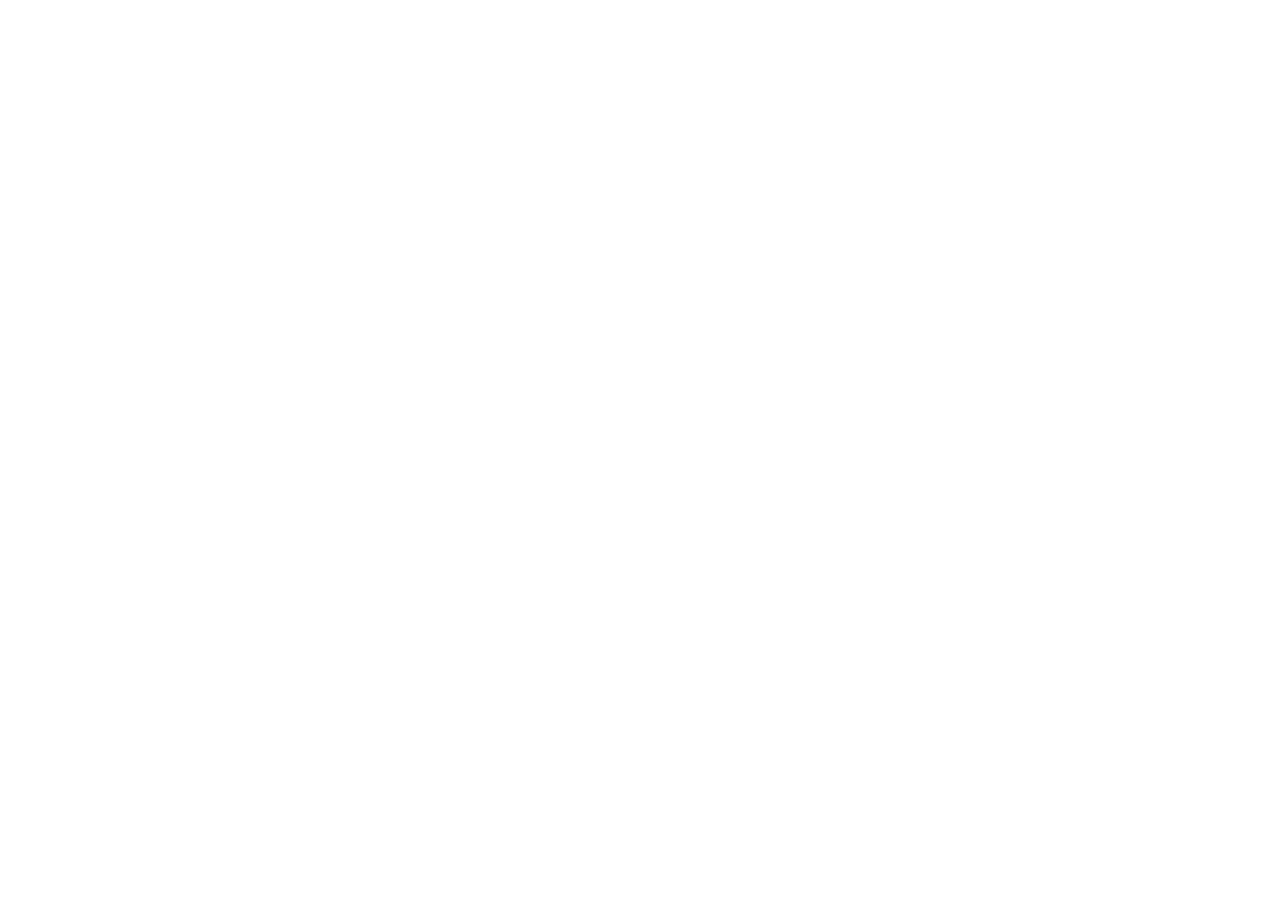
==== Web1/index.html @ 346252a8 "Web1 Initial files added." ====
<!DOCTYPE html>
<html lang="en">
<head>
    <meta charset="UTF-8">
    <meta name="viewport" content="width=device-width, initial-scale=1.0">
    <title>Document</title>
</head>
<body>
    
</body>
</html>
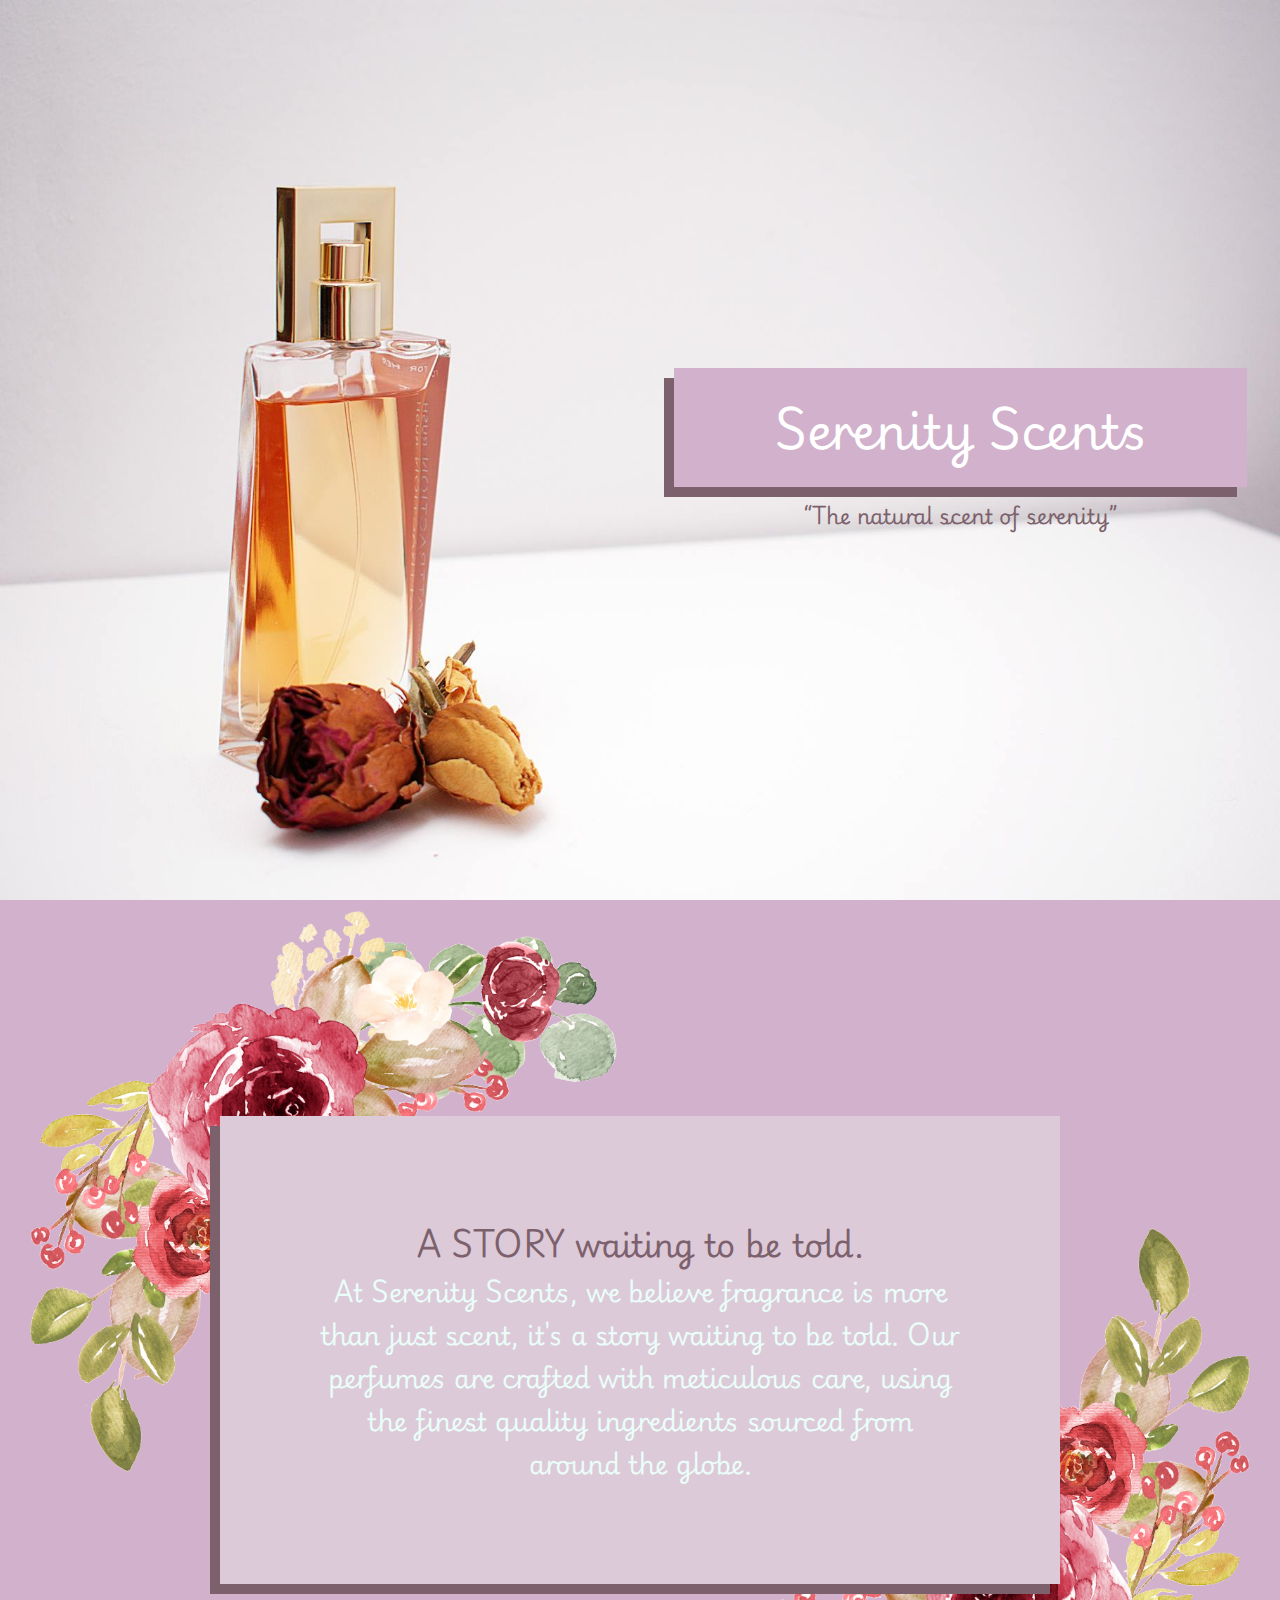
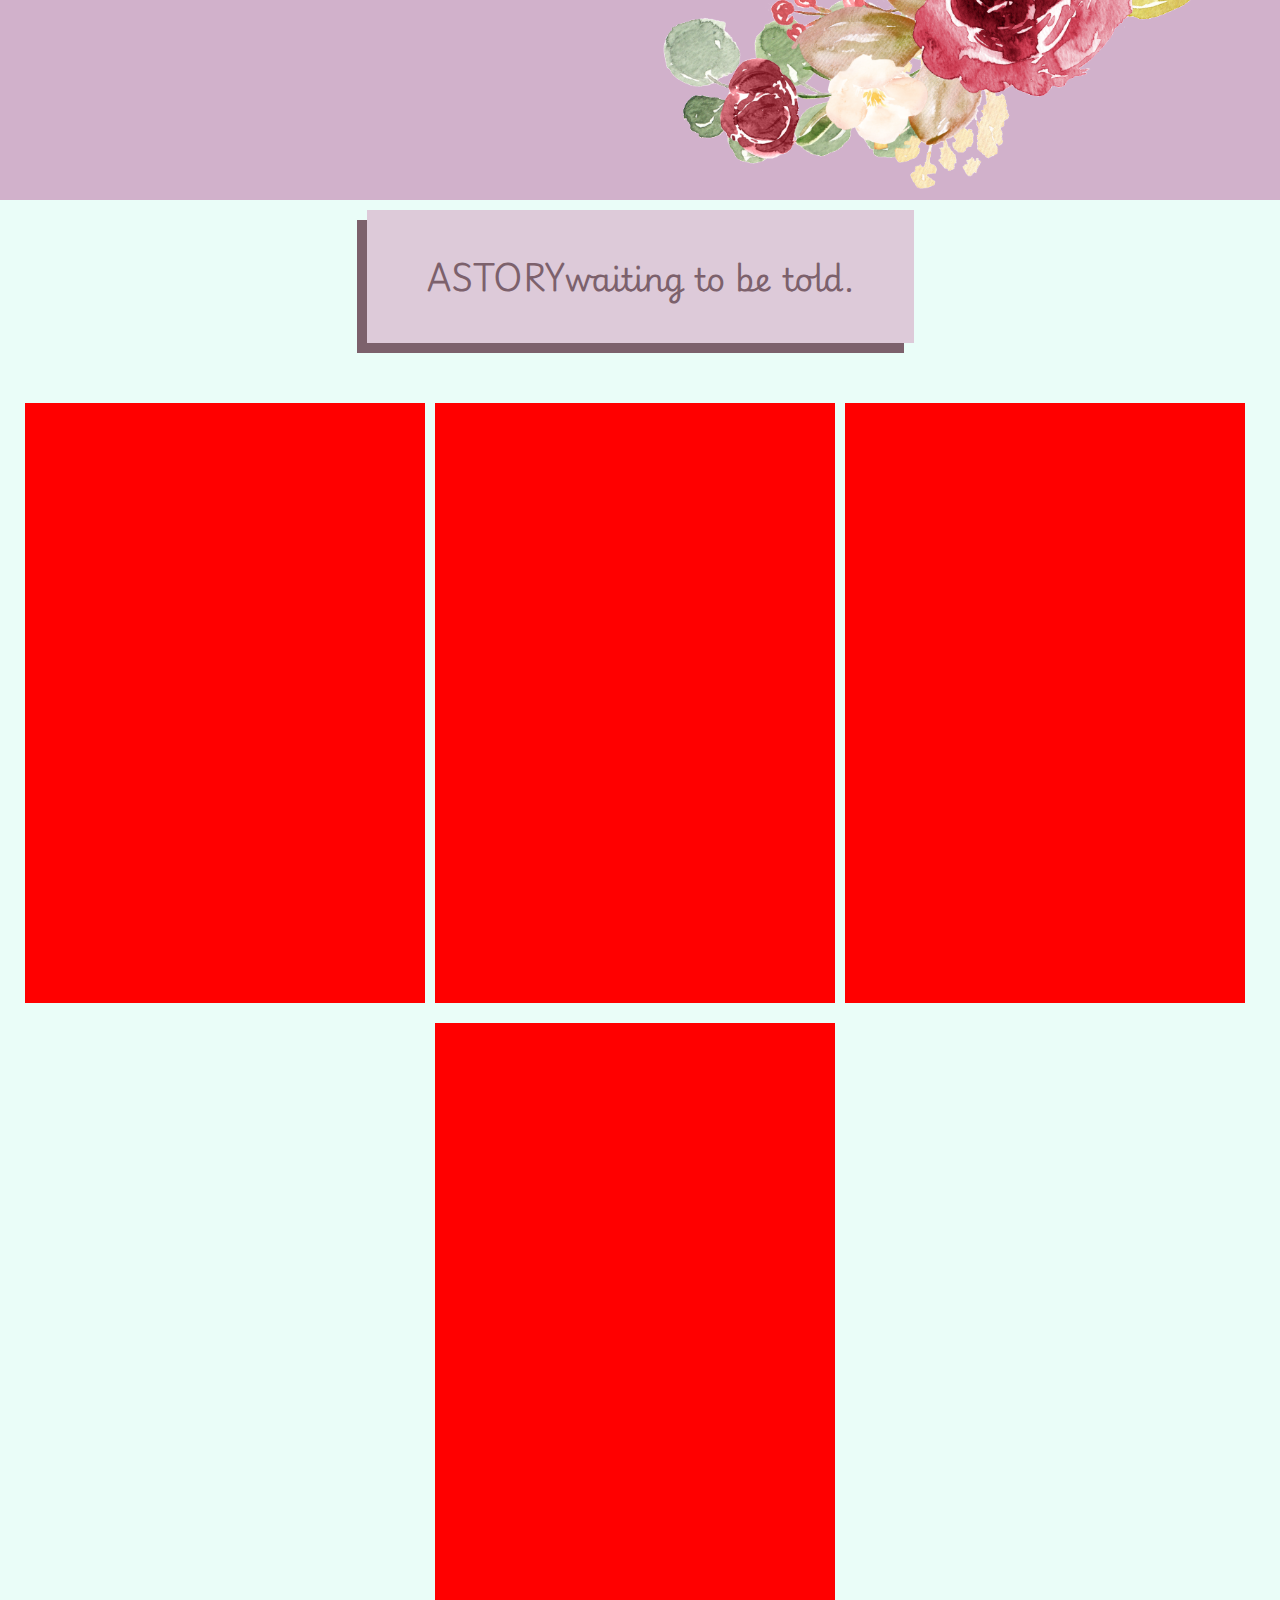
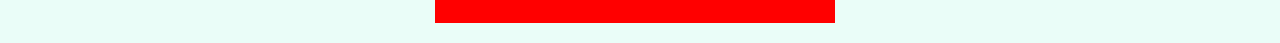
==== commit 69a67235: "Finished bottle section of index." ====
--- a/Web1/index.html
+++ b/Web1/index.html
@@ -4,8 +4,77 @@
     <meta charset="UTF-8">
     <meta name="viewport" content="width=device-width, initial-scale=1.0">
     <title>Document</title>
+    <link rel="stylesheet" href="./css/index.css">
+    <link rel="stylesheet" href="./css/root.css">
 </head>
 <body>
-    
+  <div class="section">
+    <div class="main">
+        <div class="about-background">
+        
+        </div>
+        <div class="main-content">
+            <div class="main-content-left">
+                
+            </div>
+            <div class="main-content-right">
+                <div class="main-title-content">
+                    Serenity Scents
+
+                </div>
+                <div class="main-subtitle">
+                    “The natural scent of serenity”
+
+                </div>
+            </div>
+        </div>
+    </div>
+</div>
+
+<div class="section" style="background-color: #D1B1CB;   overflow: hidden;">
+    <div class="main-story">
+        <div class="main-story-img1">
+            
+        </div>
+        <div class="main-story-img2">
+
+        </div>
+        <div class="main-story-content">
+            <div class="main-story-text-header">
+                A <b>STORY</b> waiting to be told.
+            </div>
+            <div class="main-story-text-content">
+                At Serenity Scents, we believe fragrance is more than just scent, it's a story waiting to be told. Our perfumes are crafted with meticulous care, using the finest quality ingredients sourced from around the globe.
+
+            </div>
+        </div>
+    </div>
+</div>
+
+<div class="auto-half-section" style="background-color: #EAFDF8;   overflow: hidden;">
+    <div class="main-bottle">
+        <div class="main-bottle-content">
+            A <b>STORY</b> waiting to be told.
+        </div>
+        <div class="main-bottle-selection">
+            <div class="bottle-card">
+                <div class="bottle-inner-card">
+Adventure
+                </div>
+            </div>
+            <div class="bottle-card">
+
+            </div>
+            <div class="bottle-card">
+
+            </div>
+            <div class="bottle-card">
+
+            </div>
+        </div>
+    </div>
+</div>
+
+
 </body>
 </html>--- a/Web1/css/index.css
+++ b/Web1/css/index.css
@@ -0,0 +1,189 @@
+.main {
+  width: 100%;
+  position: relative;
+  height: 100%;
+}
+
+.about-background {
+  position: absolute;
+  left: 0;
+  top: 0;
+  background-image: url("../resources/images/main.jpg");
+  background-position: center center;
+  background-size: cover;
+  background-repeat: no-repeat;
+  z-index: -1;
+  width: 100%;
+  height: 100%;
+}
+.main-content {
+  width: 100%;
+  height: 100%;
+  display: flex;
+  justify-content: center;
+  align-items: center;
+}
+.main-content-left {
+  flex: 1;
+}
+.main-content-right {
+  flex: 1;
+  display: flex;
+  justify-content: center;
+  align-items: center;
+  flex-direction: column;
+}
+.main-title-content {
+  font-size: 3em;
+  padding: 20px 100px;
+  background-color: #d1b1cb;
+  color: white;
+  position: relative;
+}
+.main-title-content::after {
+  content: "";
+  width: 100%;
+  height: 100%;
+  z-index: -1;
+  background-color: #7c616c;
+  position: absolute;
+  left: -10px;
+  top: 10px;
+}
+.main-subtitle {
+  color: #7c616c;
+  font-size: 1.3em;
+  margin-top: 10px;
+}
+
+.main-story {
+  width: 100%;
+  height: 100%;
+  display: flex;
+  overflow: hidden;
+  justify-content: center;
+  align-items: center;
+}
+
+.main-story-content {
+  padding: 100px 100px;
+  background-color: #DDCAD9;
+  color: white;
+  max-width: 70ch;
+  position: relative;
+}
+.main-story-content::after {
+  content: "";
+  width: 100%;
+  height: 100%;
+  z-index: -1;
+  background-color: #7c616c;
+  position: absolute;
+  left: -10px;
+  top: 10px;
+}
+.main-story-text-header{
+    color : #7C616C;
+    font-size: 2em;
+    text-align: center;
+}
+.main-story-text-content{
+    color: #EAFDF8;
+    text-align: center;
+    font-size: 1.6em;
+}
+.main-story-img1{
+    position: absolute;
+    left: 0;
+    top: 0;
+    background-image: url("../resources/images/mainflower.png");
+    background-position: center center;
+    background-size: cover;
+    background-repeat: no-repeat;
+    z-index: -1;
+    width: 600px;
+    height: 600px;
+    scale: 1.2;
+}
+.main-story-img2{
+    position: absolute;
+    right: 0;
+    bottom: 0;
+    background-image: url("../resources/images/mainflower.png");
+    background-position: center center;
+    background-size: cover;
+    background-repeat: no-repeat;
+    z-index: -1;
+    width: 600px;
+    height: 600px;
+    transform: rotate(180deg);
+    scale: 1.2;
+}
+
+
+
+
+.main-bottle{
+    width: 100%;
+    display: flex;
+    flex-direction: column;
+    align-items: center;
+    padding: 10px;
+}
+
+.main-bottle-content{
+    font-size: 2em;
+    display: flex;
+    padding: 40px 60px;
+    width: fit-content;
+    background-color: #DDCAD9;
+    color: white;
+    max-width: 70ch;
+    position: relative;
+    color: #7C616C;
+  }
+  .main-bottle-content::after {
+    content: "";
+    width: 100%;
+    height: 100%;
+    z-index: -1;
+    background-color: #7c616c;
+    position: absolute;
+    left: -10px;
+    top: 10px;
+  }
+
+.main-bottle-selection{
+    margin-top: 50px;
+    width: 100%;
+    display: flex;
+    justify-content: center;
+    align-content: center;
+    flex-wrap: wrap;
+    align-items: baseline;
+}
+.bottle-card{
+    width: 400px;
+    height: 600px;
+    margin: 10px 10px 10px 0;
+    position: relative;
+    background-color: red;
+}
+.bottle-inner-card{
+    width: 100%;
+    height: 100%;
+    opacity: 0;
+    background-color: rgba(100, 100, 100, 0.466);
+    display: flex;
+    justify-content: center;
+    position: absolute;
+    align-items: center;
+    transition: all 0.3s ease-in;
+    font-size: 2em;
+    text-transform: uppercase;
+    font-weight: 800;
+    color: white;
+}
+.bottle-card:hover .bottle-inner-card{
+    opacity: 1;
+}--- a/Web1/css/root.css
+++ b/Web1/css/root.css
@@ -0,0 +1,54 @@
+@import url('https://fonts.googleapis.com/css2?family=Playwrite+IT+Moderna:wght@100..400&display=swap');
+:root{
+    /*
+    EAFDF8
+    E5E9EC
+    DDCAD9
+    D1B1CB
+    7C616C
+    */
+}
+ *{
+    margin: 0;
+    padding: 0;
+    box-sizing: border-box;
+    font-family: "Playwrite IT Moderna", cursive;
+    font-optical-sizing: auto;
+    font-weight: normal;
+    font-style: normal;
+ }
+html,body{
+    height: 100%;
+  
+}
+.section{
+    width: 100%;
+    height: 100%;
+    position: relative;
+    z-index: 0;
+}
+.half-section{
+    width: 100%;
+    height: 50%;
+    position: relative;
+    z-index: 0;
+}
+.auto-section{
+    min-height: 100%;
+    width: 100%;
+    position: relative;
+    display: flex;
+    z-index: 0;
+}
+.auto-half-section{
+    min-height: 50%;
+    width: 100%;
+    position: relative;
+    z-index: 0;
+    display: flex;
+}
+
+b{
+    font-weight: 800;
+}
+
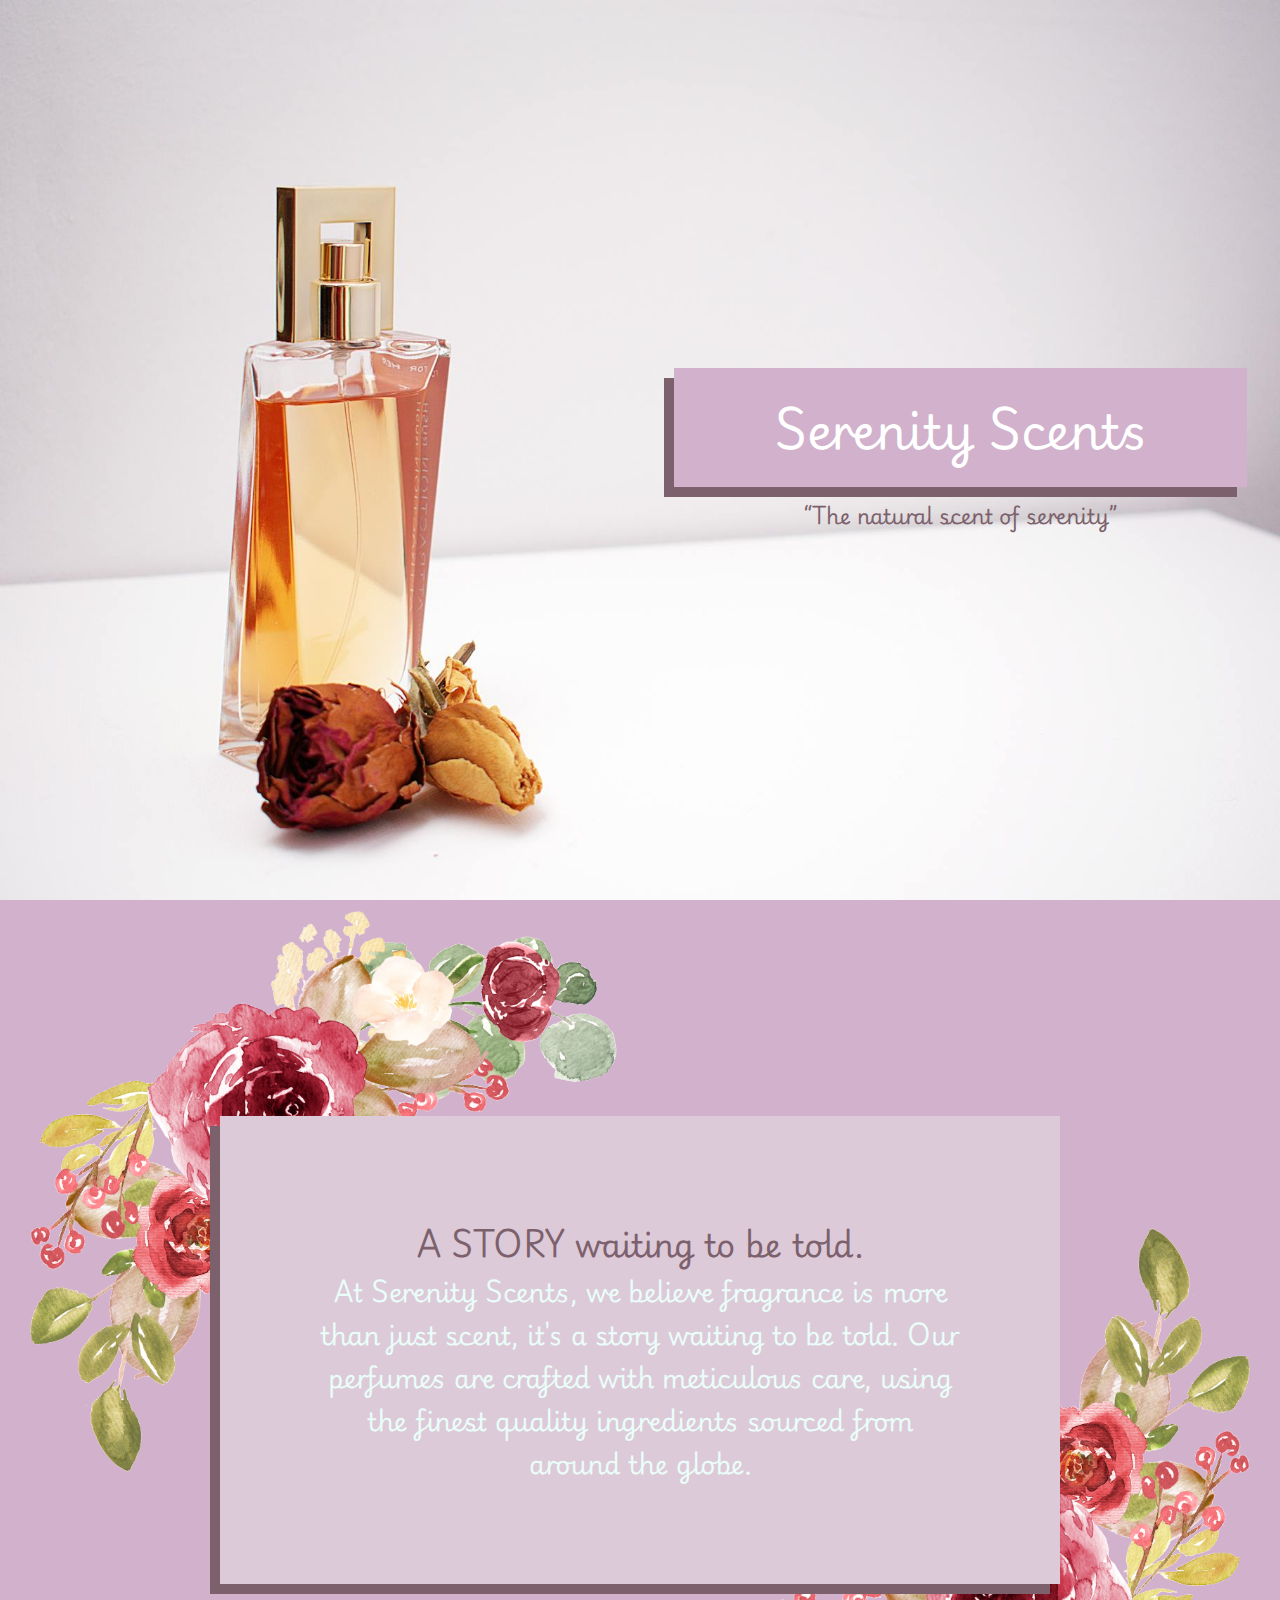
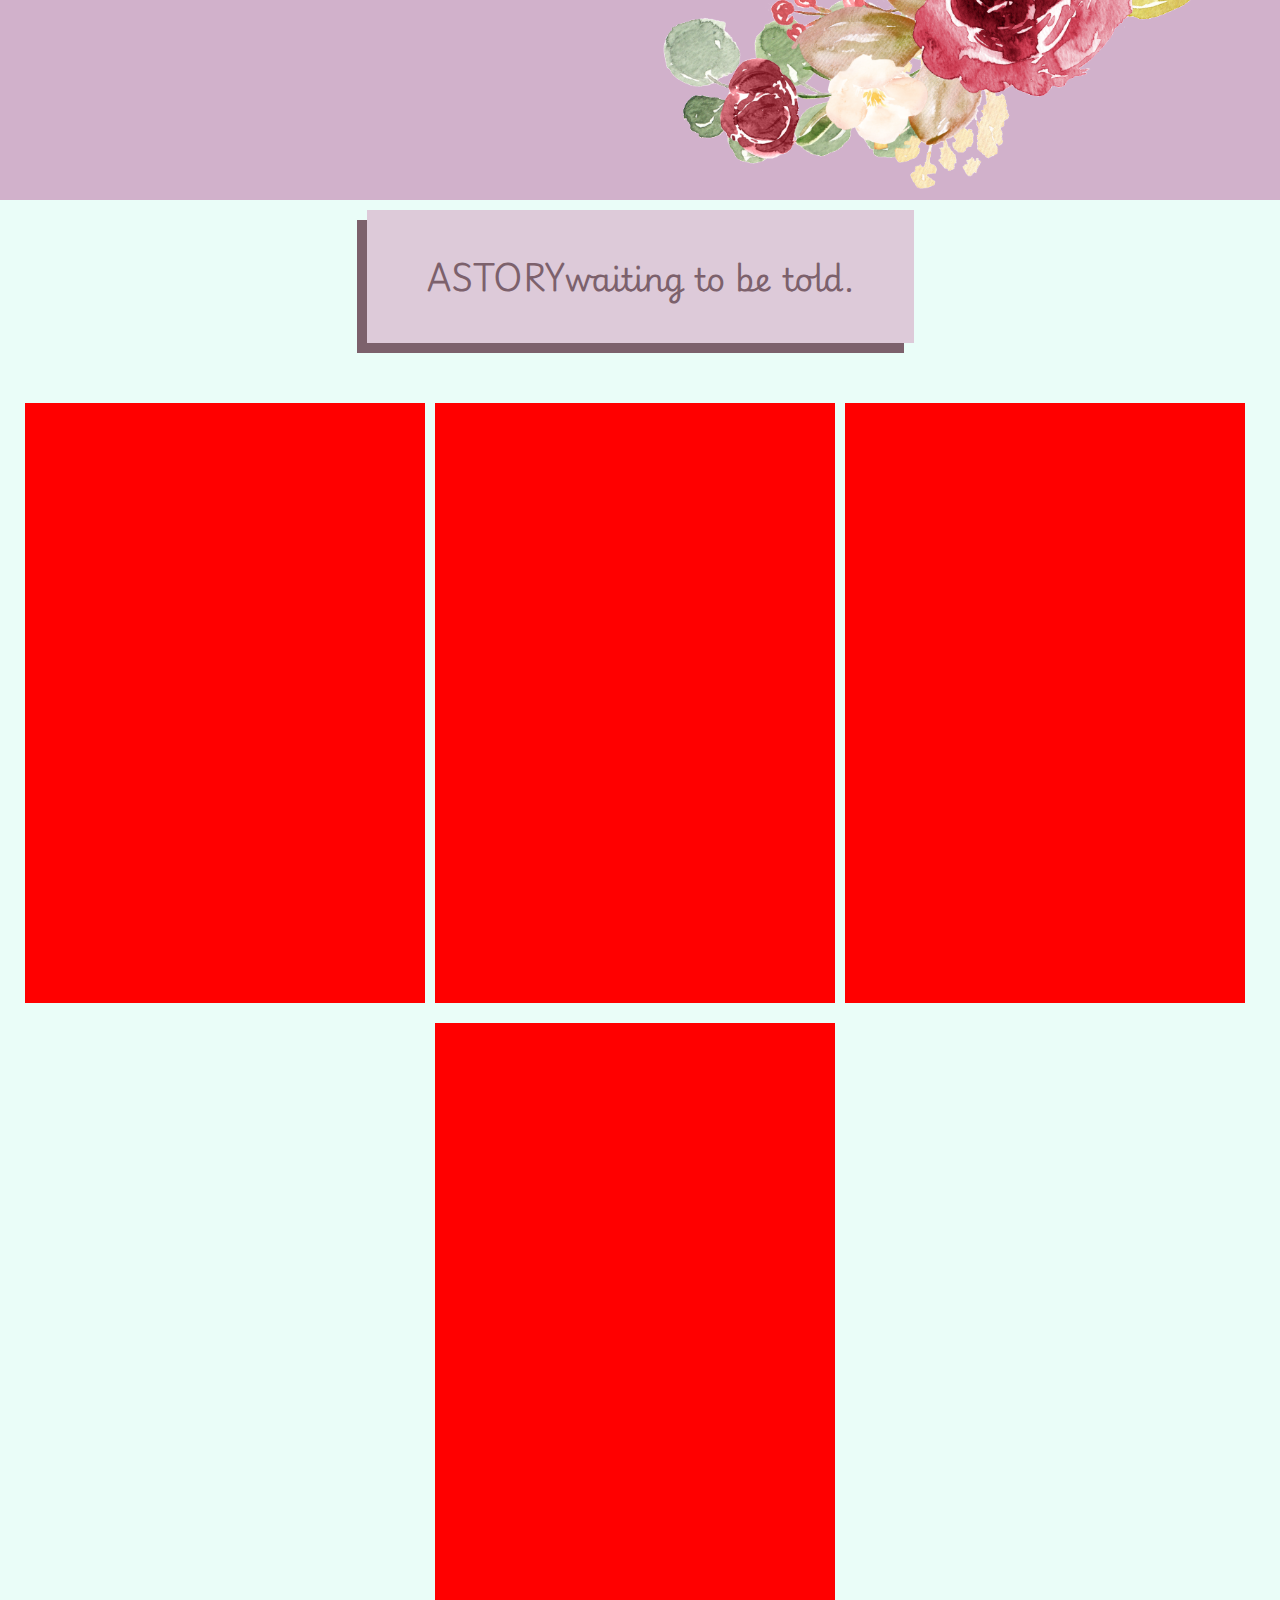
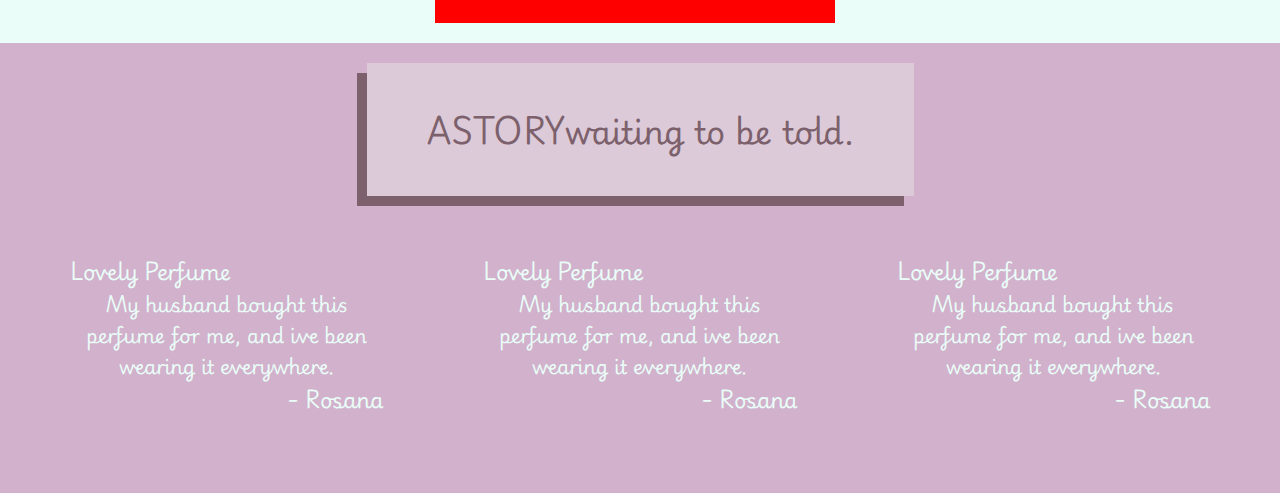
==== commit f38c7c0c: "Added reviews." ====
--- a/Web1/index.html
+++ b/Web1/index.html
@@ -74,6 +74,63 @@
         </div>
     </div>
 </div>
+<div class="half-section" style="background-color: #D1B1CB;   overflow: hidden;">
+    <div class="main-reviews">
+        <div class="main-reviews-content">
+            A <b>STORY</b> waiting to be told.
+        </div>
+        <div class="main-reviews-messages">
+
+            <!-- Iedea for the messages for the responsive 
+             
+                there will be 5 images, 2 of them hidden (left and right) x 0 0 0 x
+                and when we go down responsive wise all we do is hide two more, x x 0 x x, smart yeah i know.
+            
+            -->
+            <div class="message">
+                <div class="message-title">
+                    Lovely Perfume
+                </div>
+                <div class="message-content">
+
+                    My husband bought this perfume for me, and ive been wearing it everywhere.
+                </div>
+                <div class="message-from">
+                    - Rosana
+                </div>
+            </div>
+
+            <div class="message">
+                <div class="message-title">
+                    Lovely Perfume
+                </div>
+                <div class="message-content">
+
+                    My husband bought this perfume for me, and ive been wearing it everywhere.
+                </div>
+                <div class="message-from">
+                    - Rosana
+                </div>
+            </div>
+
+            <div class="message">
+                <div class="message-title">
+                    Lovely Perfume
+                </div>
+                <div class="message-content">
+
+                    My husband bought this perfume for me, and ive been wearing it everywhere.
+                </div>
+                <div class="message-from">
+                    - Rosana
+                </div>
+            </div>
+
+
+
+        </div>
+    </div>
+</div>
 
 
 </body>
--- a/Web1/css/index.css
+++ b/Web1/css/index.css
@@ -186,4 +186,61 @@
 }
 .bottle-card:hover .bottle-inner-card{
     opacity: 1;
-}+}
+
+.main-reviews{
+    width: 100%;
+    display: flex;
+    flex-direction: column;
+    align-items: center;
+    padding: 20px;
+    height: 100%;
+}
+.main-reviews-content{
+    font-size: 2em;
+    display: flex;
+    padding: 40px 60px;
+    width: fit-content;
+    background-color: #DDCAD9;
+    color: white;
+    max-width: 70ch;
+    position: relative;
+    color: #7C616C;
+  }
+  .main-reviews-content::after {
+    content: "";
+    width: 100%;
+    height: 100%;
+    z-index: -1;
+    background-color: #7c616c;
+    position: absolute;
+    left: -10px;
+    top: 10px;
+  }
+
+  .main-reviews-messages{
+    width: 100%;
+    flex:1;
+    display: flex;
+    justify-content: center;
+    align-items: center;
+  }
+  .message{
+    width: 400px;
+    margin: 0 50px;
+    font-size: 1.2em;
+    color: #EAFDF8;
+  }
+  .message-title{
+    text-align: start;
+    font-weight: 800;
+    font-size: 1.1em;
+  }
+  .message-from{
+    text-align: end;
+    font-weight: 800;
+    font-size: 1.1em;
+  }
+  .message-content{
+    text-align: center;
+  }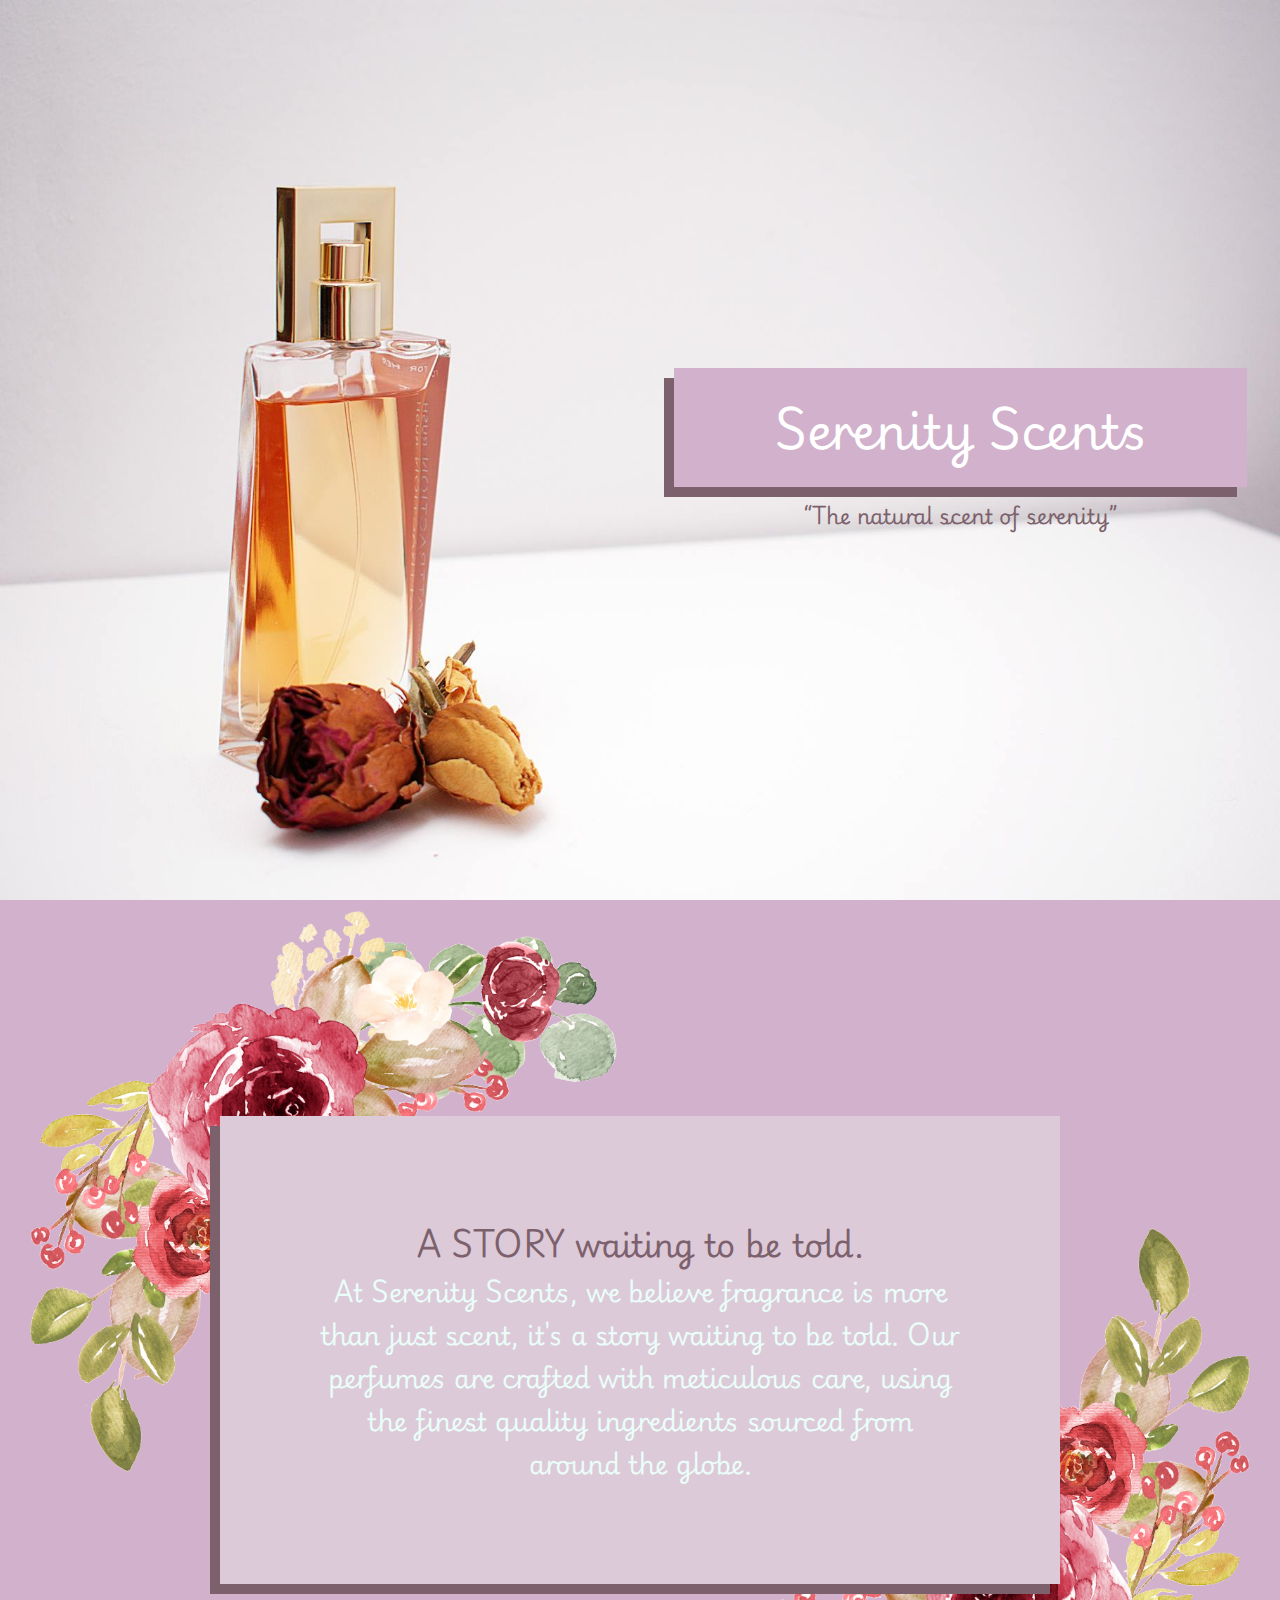
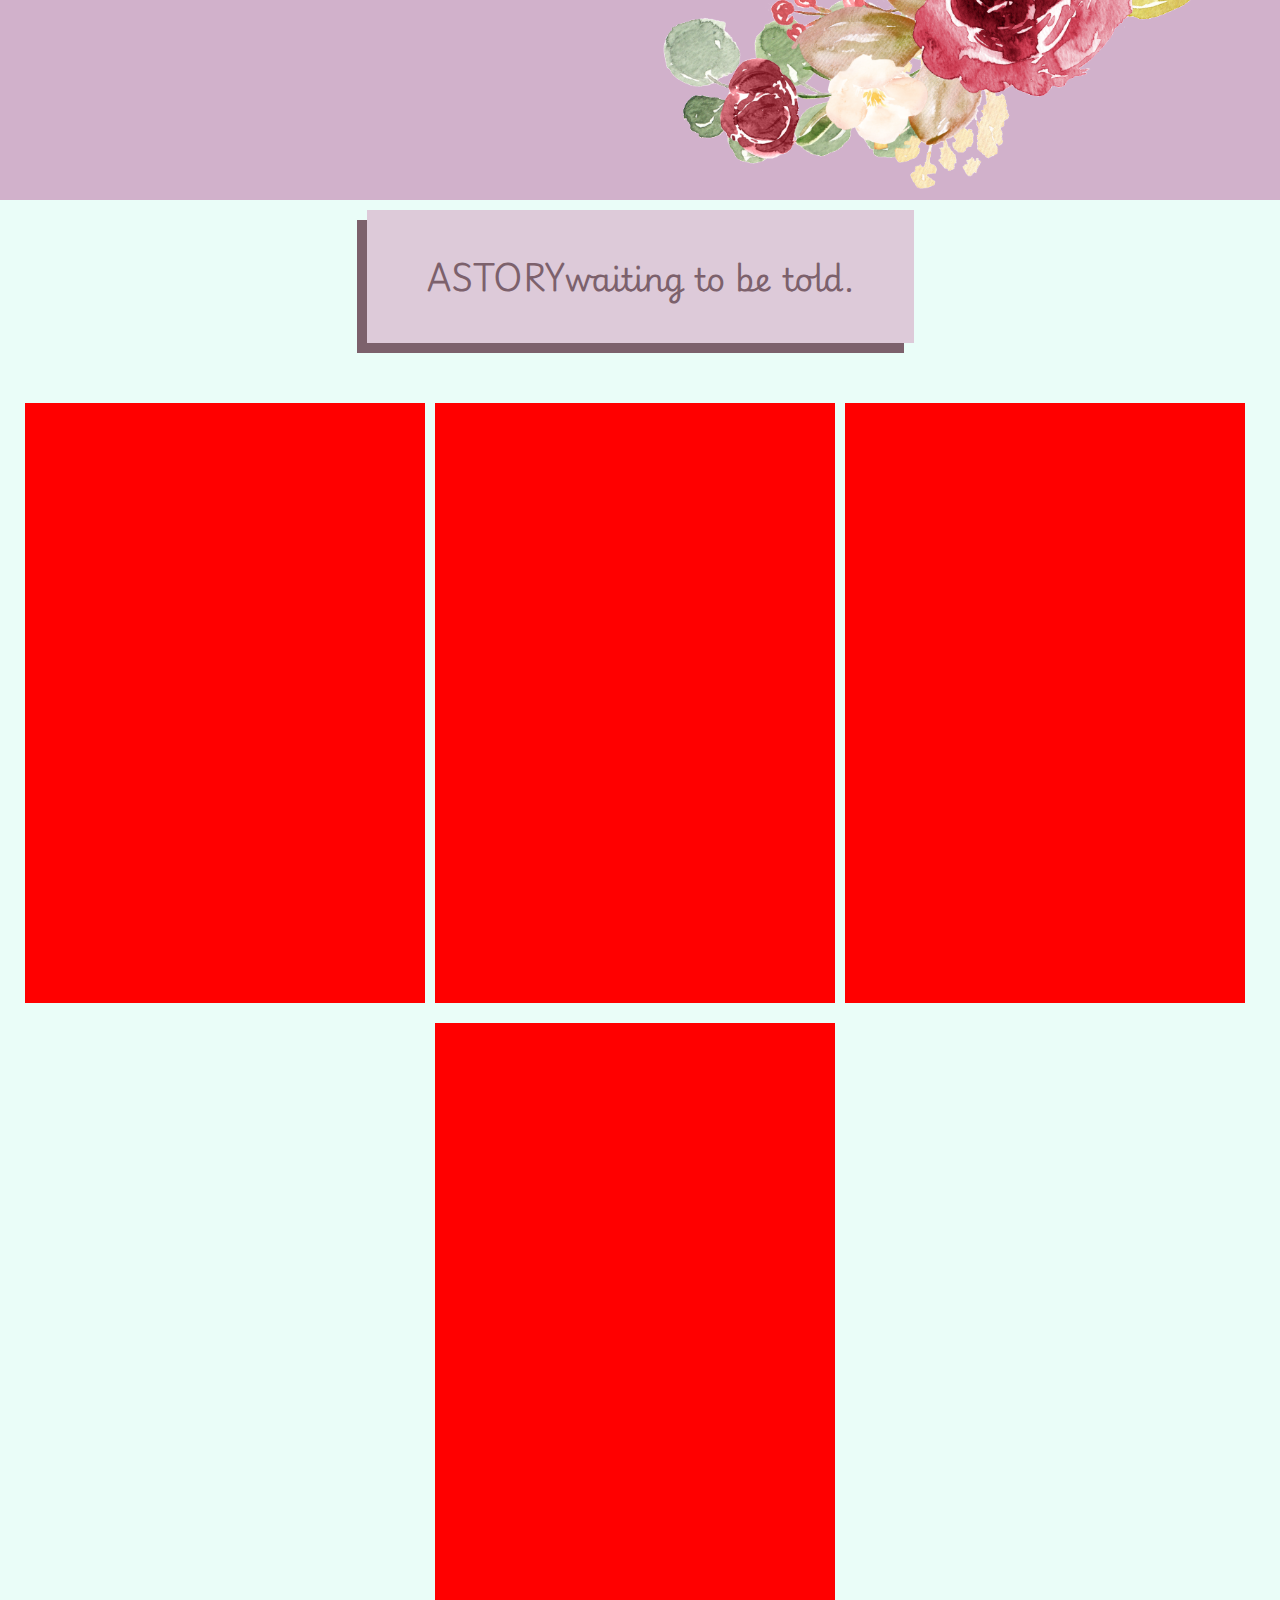
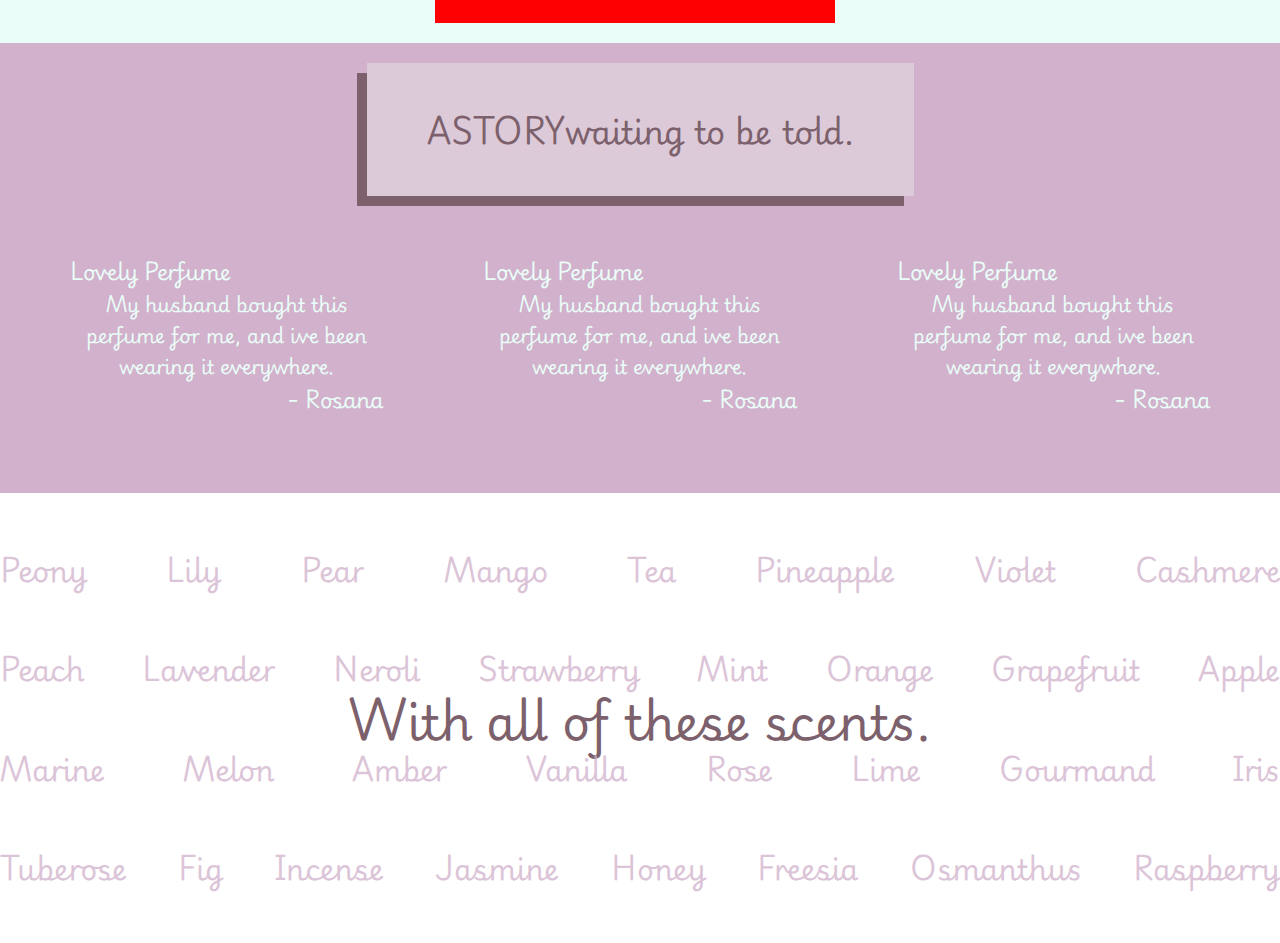
==== commit b9f134b3: "Finished scents part." ====
--- a/Web1/index.html
+++ b/Web1/index.html
@@ -1,5 +1,6 @@
 <!DOCTYPE html>
 <html lang="en">
+
 <head>
     <meta charset="UTF-8">
     <meta name="viewport" content="width=device-width, initial-scale=1.0">
@@ -7,131 +8,182 @@
     <link rel="stylesheet" href="./css/index.css">
     <link rel="stylesheet" href="./css/root.css">
 </head>
+
 <body>
-  <div class="section">
-    <div class="main">
-        <div class="about-background">
-        
-        </div>
-        <div class="main-content">
-            <div class="main-content-left">
-                
+    <div class="section">
+        <div class="main">
+            <div class="about-background">
+
             </div>
-            <div class="main-content-right">
-                <div class="main-title-content">
-                    Serenity Scents
+            <div class="main-content">
+                <div class="main-content-left">
 
                 </div>
-                <div class="main-subtitle">
-                    “The natural scent of serenity”
+                <div class="main-content-right">
+                    <div class="main-title-content">
+                        Serenity Scents
+
+                    </div>
+                    <div class="main-subtitle">
+                        “The natural scent of serenity”
+
+                    </div>
+                </div>
+            </div>
+        </div>
+    </div>
+
+    <div class="section" style="background-color: #D1B1CB;   overflow: hidden;">
+        <div class="main-story">
+            <div class="main-story-img1">
+
+            </div>
+            <div class="main-story-img2">
+
+            </div>
+            <div class="main-story-content">
+                <div class="main-story-text-header">
+                    A <b>STORY</b> waiting to be told.
+                </div>
+                <div class="main-story-text-content">
+                    At Serenity Scents, we believe fragrance is more than just scent, it's a story waiting to be told.
+                    Our perfumes are crafted with meticulous care, using the finest quality ingredients sourced from
+                    around the globe.
 
                 </div>
             </div>
         </div>
     </div>
-</div>
 
-<div class="section" style="background-color: #D1B1CB;   overflow: hidden;">
-    <div class="main-story">
-        <div class="main-story-img1">
-            
-        </div>
-        <div class="main-story-img2">
-
-        </div>
-        <div class="main-story-content">
-            <div class="main-story-text-header">
+    <div class="auto-half-section" style="background-color: #EAFDF8;   overflow: hidden;">
+        <div class="main-bottle">
+            <div class="main-bottle-content">
                 A <b>STORY</b> waiting to be told.
             </div>
-            <div class="main-story-text-content">
-                At Serenity Scents, we believe fragrance is more than just scent, it's a story waiting to be told. Our perfumes are crafted with meticulous care, using the finest quality ingredients sourced from around the globe.
+            <div class="main-bottle-selection">
+                <div class="bottle-card">
+                    <div class="bottle-inner-card">
+                        Adventure
+                    </div>
+                </div>
+                <div class="bottle-card">
 
+                </div>
+                <div class="bottle-card">
+
+                </div>
+                <div class="bottle-card">
+
+                </div>
             </div>
         </div>
     </div>
-</div>
+    <div class="half-section" style="background-color: #D1B1CB;   overflow: hidden;">
+        <div class="main-reviews">
+            <div class="main-reviews-content">
+                A <b>STORY</b> waiting to be told.
+            </div>
+            <div class="main-reviews-messages">
 
-<div class="auto-half-section" style="background-color: #EAFDF8;   overflow: hidden;">
-    <div class="main-bottle">
-        <div class="main-bottle-content">
-            A <b>STORY</b> waiting to be told.
-        </div>
-        <div class="main-bottle-selection">
-            <div class="bottle-card">
-                <div class="bottle-inner-card">
-Adventure
-                </div>
-            </div>
-            <div class="bottle-card">
-
-            </div>
-            <div class="bottle-card">
-
-            </div>
-            <div class="bottle-card">
-
-            </div>
-        </div>
-    </div>
-</div>
-<div class="half-section" style="background-color: #D1B1CB;   overflow: hidden;">
-    <div class="main-reviews">
-        <div class="main-reviews-content">
-            A <b>STORY</b> waiting to be told.
-        </div>
-        <div class="main-reviews-messages">
-
-            <!-- Iedea for the messages for the responsive 
+                <!-- Iedea for the messages for the responsive 
              
                 there will be 5 images, 2 of them hidden (left and right) x 0 0 0 x
                 and when we go down responsive wise all we do is hide two more, x x 0 x x, smart yeah i know.
             
             -->
-            <div class="message">
-                <div class="message-title">
-                    Lovely Perfume
+                <div class="message">
+                    <div class="message-title">
+                        Lovely Perfume
+                    </div>
+                    <div class="message-content">
+
+                        My husband bought this perfume for me, and ive been wearing it everywhere.
+                    </div>
+                    <div class="message-from">
+                        - Rosana
+                    </div>
                 </div>
-                <div class="message-content">
 
-                    My husband bought this perfume for me, and ive been wearing it everywhere.
+                <div class="message">
+                    <div class="message-title">
+                        Lovely Perfume
+                    </div>
+                    <div class="message-content">
+
+                        My husband bought this perfume for me, and ive been wearing it everywhere.
+                    </div>
+                    <div class="message-from">
+                        - Rosana
+                    </div>
                 </div>
-                <div class="message-from">
-                    - Rosana
+
+                <div class="message">
+                    <div class="message-title">
+                        Lovely Perfume
+                    </div>
+                    <div class="message-content">
+
+                        My husband bought this perfume for me, and ive been wearing it everywhere.
+                    </div>
+                    <div class="message-from">
+                        - Rosana
+                    </div>
                 </div>
             </div>
+        </div>
+    </div>
 
-            <div class="message">
-                <div class="message-title">
-                    Lovely Perfume
+    <div class="half-section">
+        <div class="scents">
+            <div class="scents-background">
+                <div class="row">
+                    <div class="scents-words">Peony</div>
+                    <div class="scents-words">Lily</div>
+                    <div class="scents-words">Pear</div>
+                    <div class="scents-words">Mango</div>
+                    <div class="scents-words">Tea</div>
+                    <div class="scents-words">Pineapple</div>
+                    <div class="scents-words">Violet</div>
+                    <div class="scents-words">Cashmere</div>
                 </div>
-                <div class="message-content">
-
-                    My husband bought this perfume for me, and ive been wearing it everywhere.
+                <div class="row">
+                    <div class="scents-words">Peach</div>
+                    <div class="scents-words">Lavender</div>
+                    <div class="scents-words">Neroli</div>
+                    <div class="scents-words">Strawberry</div>
+                    <div class="scents-words">Mint</div>
+                    <div class="scents-words">Orange</div>
+                    <div class="scents-words">Grapefruit</div>
+                    <div class="scents-words">Apple</div>
                 </div>
-                <div class="message-from">
-                    - Rosana
+                <div class="row">
+                    <div class="scents-words">Marine</div>
+                    <div class="scents-words">Melon</div>
+                    <div class="scents-words">Amber</div>
+                    <div class="scents-words">Vanilla</div>
+                    <div class="scents-words">Rose</div>
+                    <div class="scents-words">Lime</div>
+                    <div class="scents-words">Gourmand</div>
+                    <div class="scents-words">Iris</div>
+                </div>
+                <div class="row">
+                    <div class="scents-words">Tuberose</div>
+                    <div class="scents-words">Fig</div>
+                    <div class="scents-words">Incense</div>
+                    <div class="scents-words">Jasmine</div>
+                    <div class="scents-words">Honey</div>
+                    <div class="scents-words">Freesia</div>
+                    <div class="scents-words">Osmanthus</div>
+                    <div class="scents-words">Raspberry</div>
                 </div>
             </div>
-
-            <div class="message">
-                <div class="message-title">
-                    Lovely Perfume
-                </div>
-                <div class="message-content">
-
-                    My husband bought this perfume for me, and ive been wearing it everywhere.
-                </div>
-                <div class="message-from">
-                    - Rosana
-                </div>
+            <div class="scents-title">
+                With all of these <b>scents.</b>
             </div>
-
-
-
         </div>
     </div>
-</div>
 
 
 </body>
+
 </html>--- a/Web1/css/index.css
+++ b/Web1/css/index.css
@@ -243,4 +243,38 @@
   }
   .message-content{
     text-align: center;
-  }+  }
+  .scents{
+    display: flex;
+    justify-content: center;
+    align-items: center;
+    width: 100%;
+    height: 100%;
+
+  }
+  .scents-title{
+    font-size: 3em;
+    color: #7C616C;
+  }
+  .scents-background{
+    position: absolute;
+    top: 0;
+    width: 100%;
+    height: 100%;
+    left: 0;
+    display: flex;
+    flex-direction: column;
+    justify-content: space-evenly;
+    align-items: center;
+  }
+  .row{
+    width: 100%;
+    opacity: 0.75;
+    color: #d1b1cb;
+    display: flex;
+    font-size: 1.8em;
+    justify-content: space-between;
+  }
+.scents-words{
+    
+}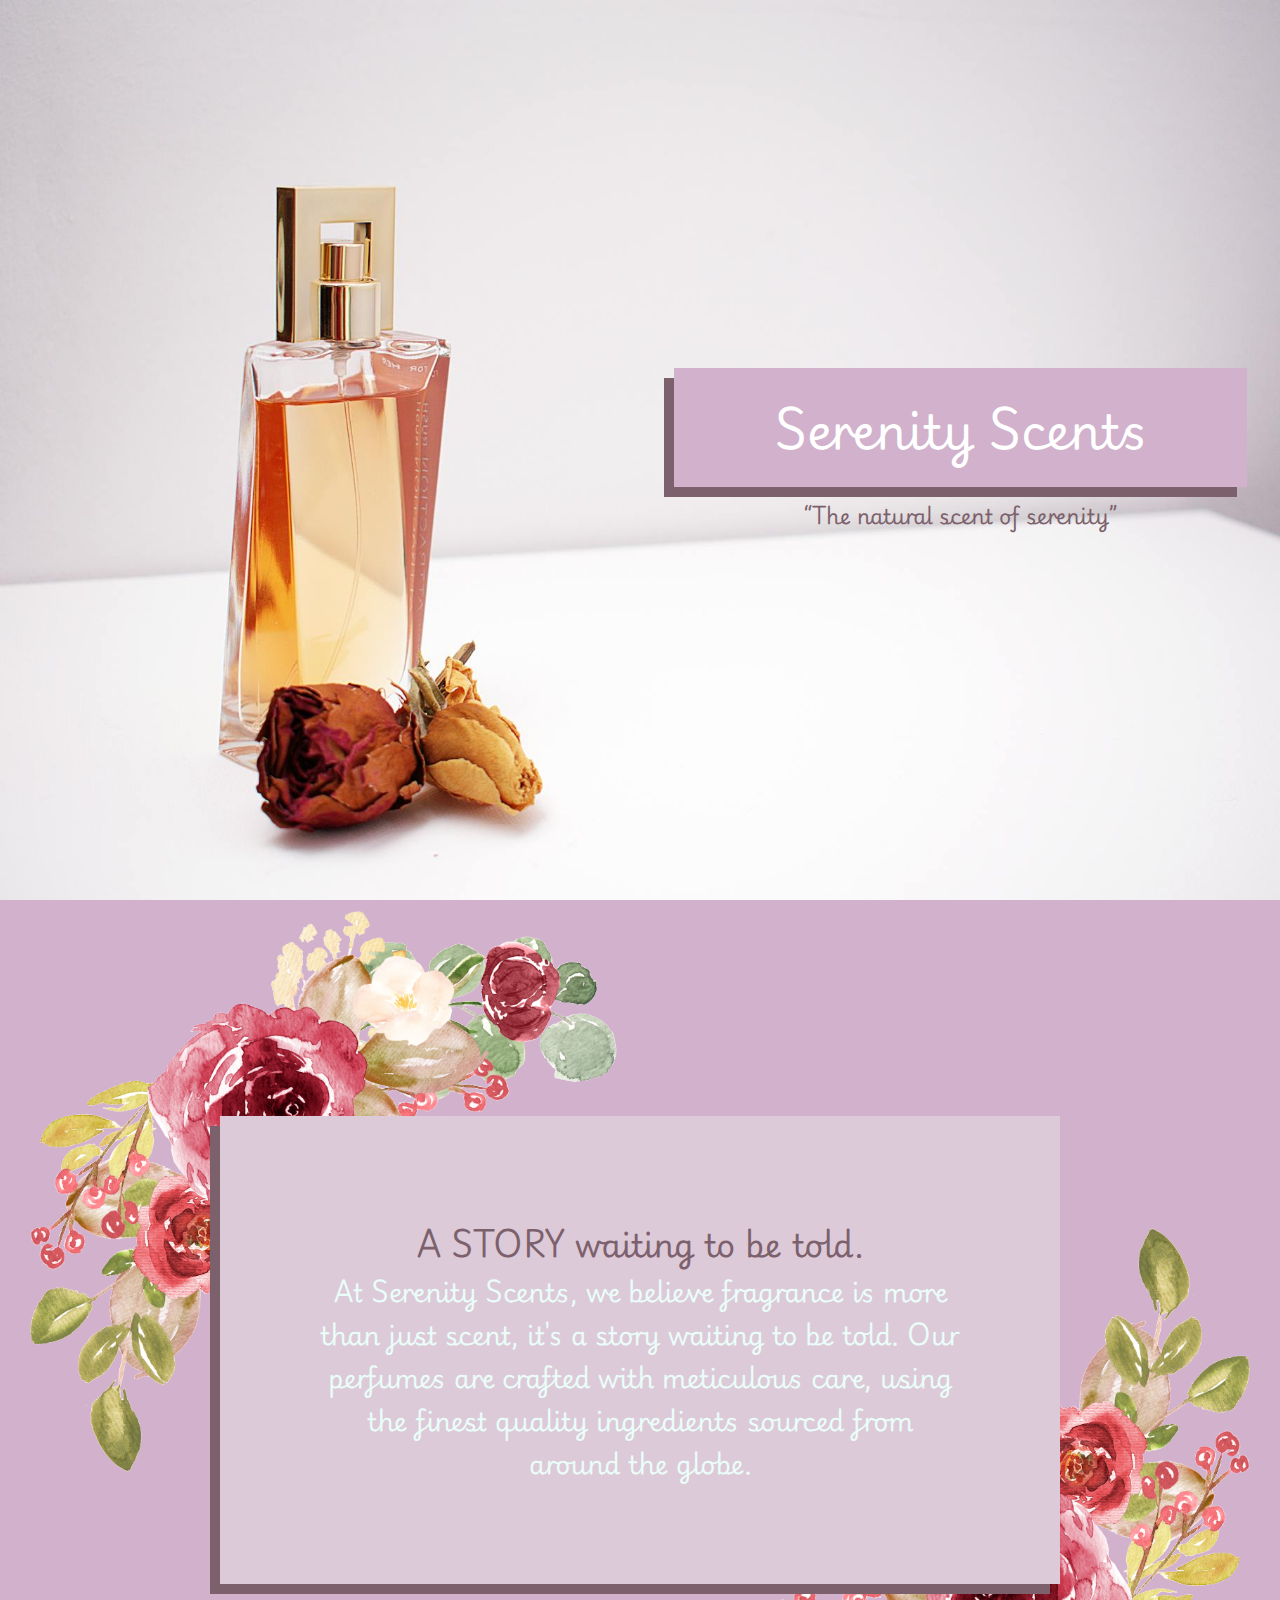
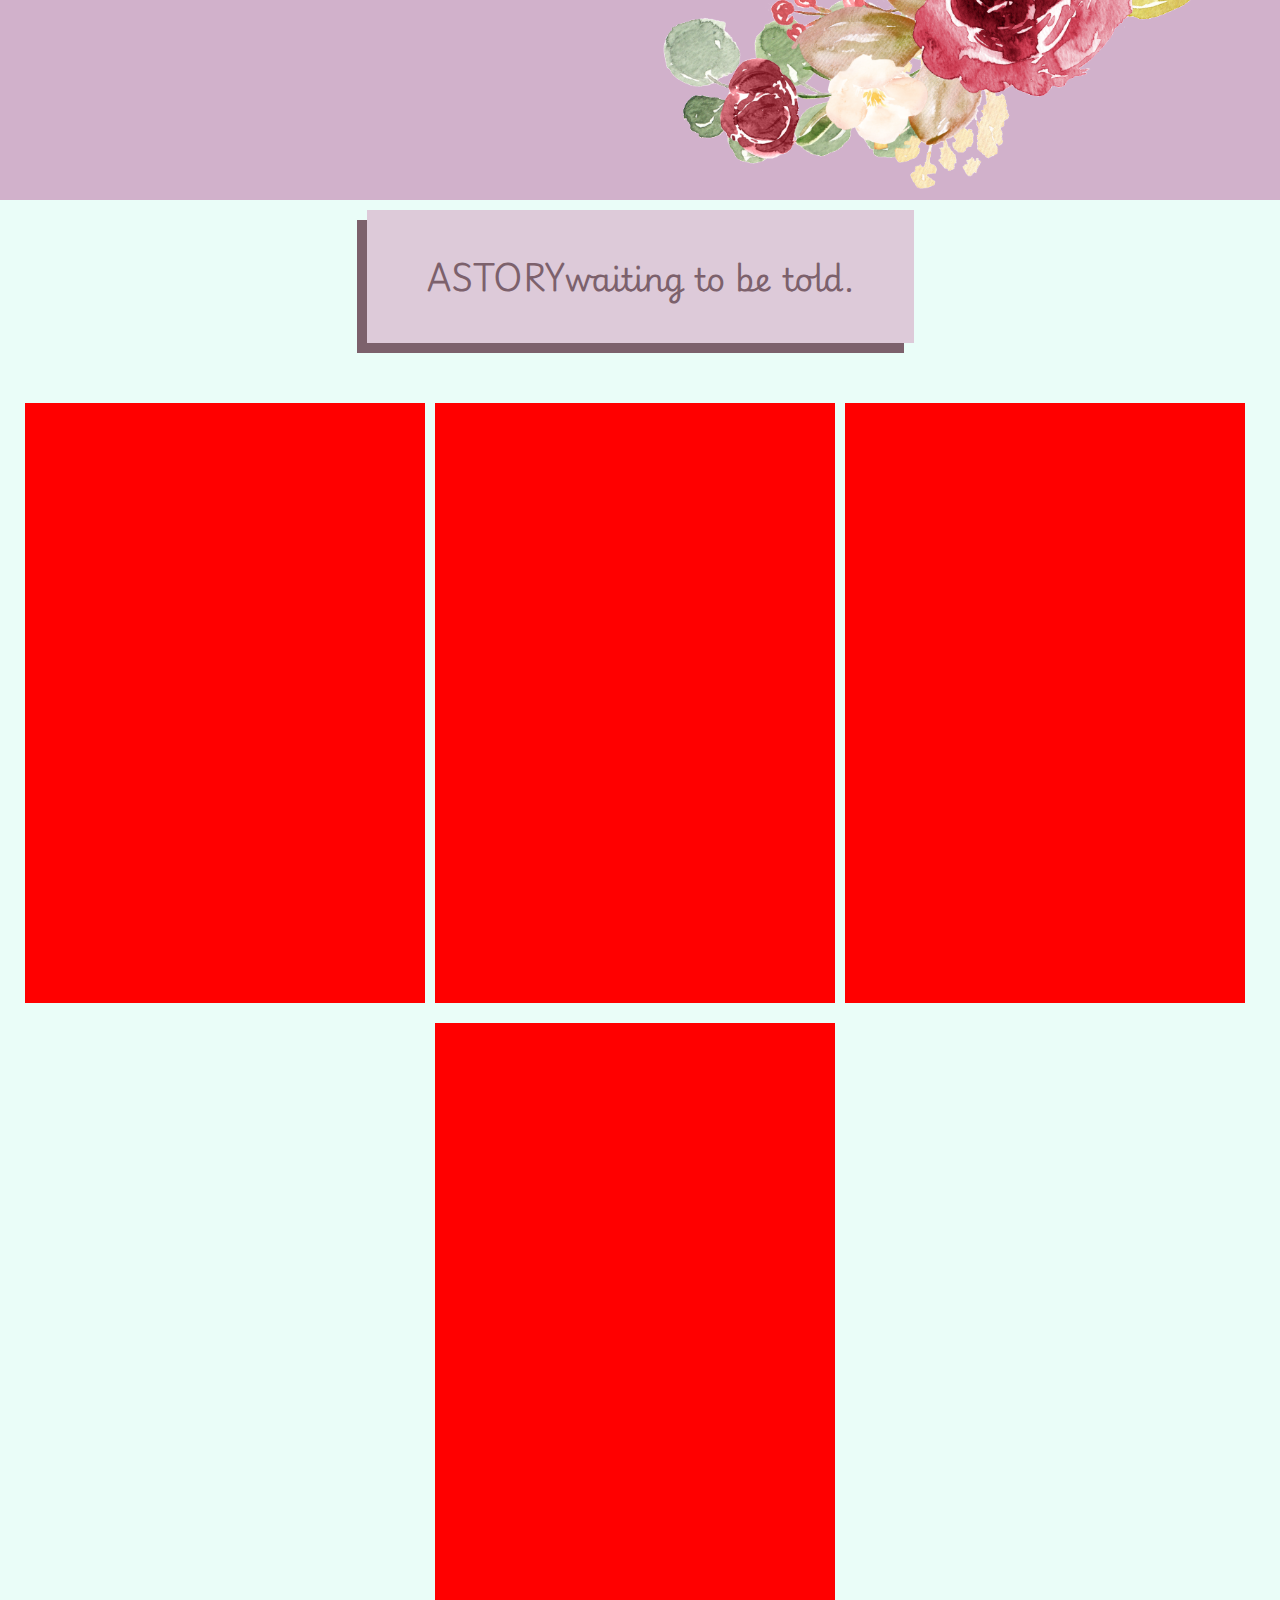
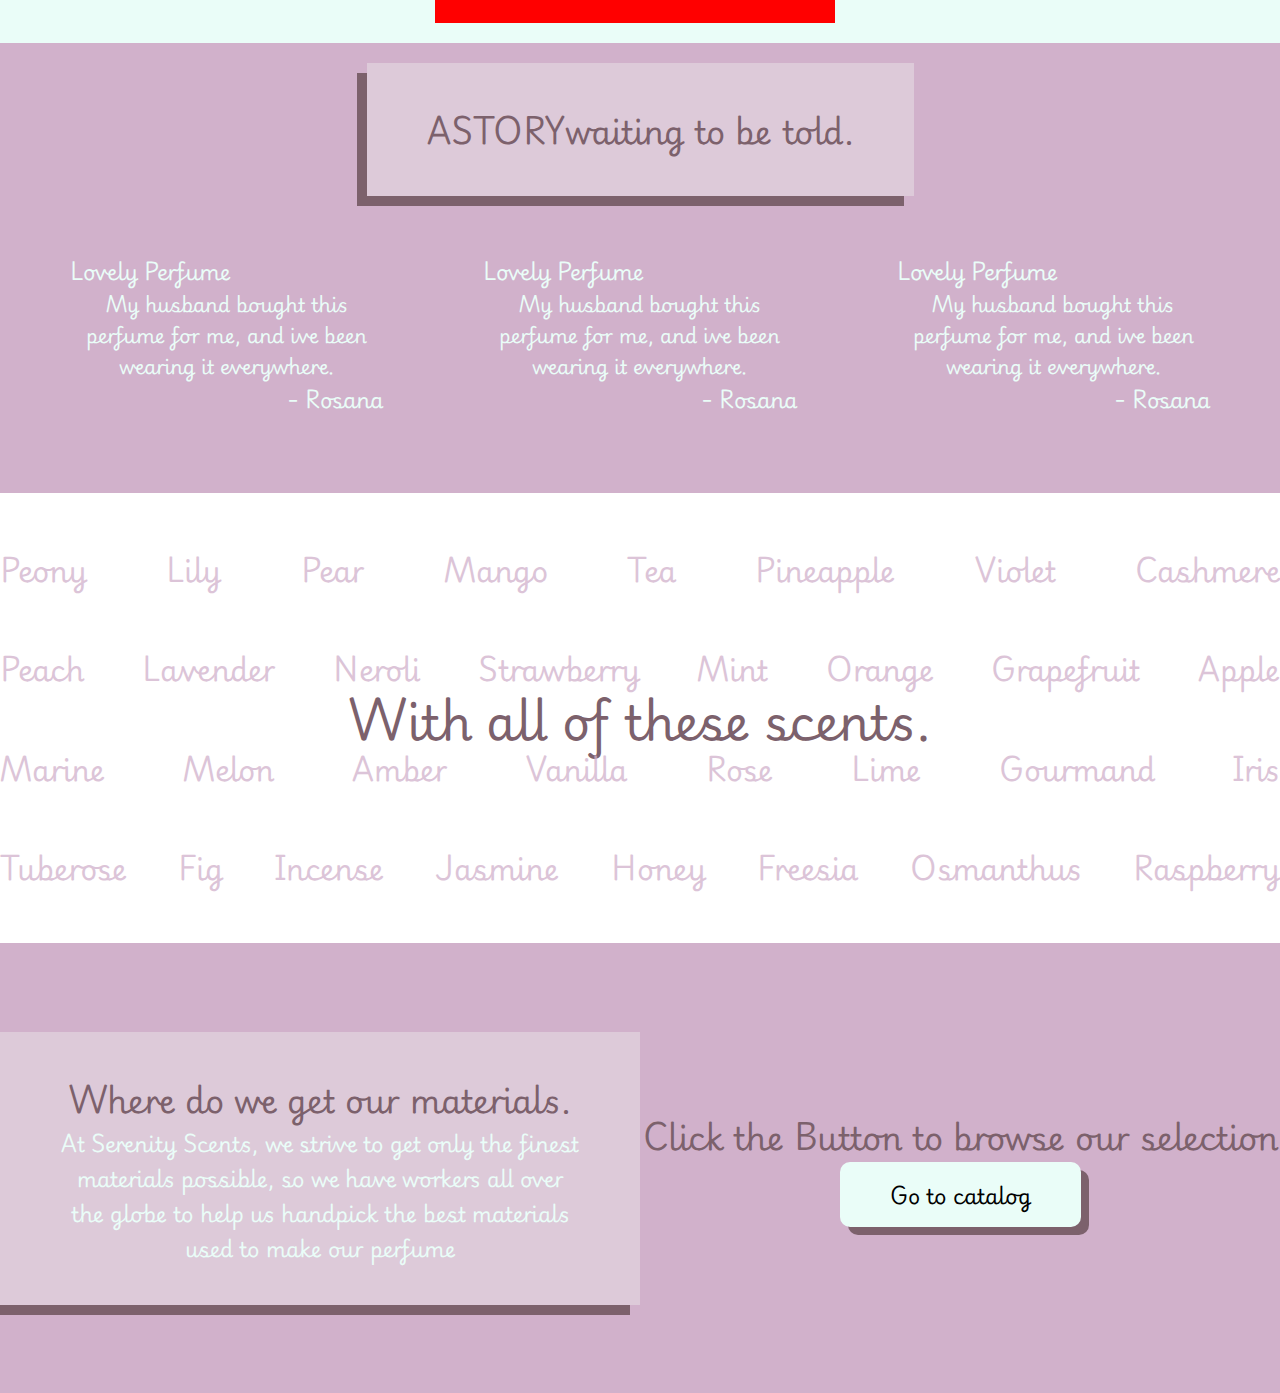
==== commit 49b36db1: "Finished index file html." ====
--- a/Web1/index.html
+++ b/Web1/index.html
@@ -183,6 +183,31 @@
         </div>
     </div>
 
+    <div class="auto-half-section"  style="background-color: #D1B1CB; ">
+        <div class="main-call-action">
+            <div class="main-call-action-left">
+                <div class="main-call-action-content">
+                    <div class="main-call-action-text-header">
+                        Where do we get our materials.
+                    </div>
+                    <div class="main-call-action-text-content">
+                        At Serenity Scents, we strive to get only the 
+                        finest materials possible, so we have workers all over the globe to help us handpick the best materials used to make our perfume
+                        
+                    </div>
+                </div>
+            </div>
+            <div class="main-call-action-right">
+                <div class="main-call-action-text-button-content">
+                    Click the <b>Button</b> to browse our selection
+                </div>
+                <div class="main-call-action-button">
+                    Go to catalog
+                </div>
+            </div>
+        </div>
+    </div>
+
 
 </body>
 
--- a/Web1/css/index.css
+++ b/Web1/css/index.css
@@ -275,6 +275,71 @@
     font-size: 1.8em;
     justify-content: space-between;
   }
-.scents-words{
-    
-}+
+  .main-call-action{
+    display: flex;
+    width: 100%;
+    flex-wrap: wrap;
+  }
+  .main-call-action-left{
+    flex:1;
+    display: flex;
+    justify-content: center;
+    align-items: center;
+  }
+  .main-call-action-right{
+flex:1;
+display: flex;
+justify-content: center;
+align-items: center;
+flex-direction: column;
+  }
+
+  .main-call-action-content{
+
+
+    display: flex;
+    flex-direction: column;
+    padding: 40px 60px;
+    width: fit-content;
+    background-color: #DDCAD9;
+    color: white;
+    max-width: 60ch;
+    justify-content: center;
+    align-items: center;
+    position: relative;
+    color: #7C616C;
+  }
+  .main-call-action-content::after {
+    content: "";
+    width: 100%;
+    height: 100%;
+    z-index: -1;
+    background-color: #7c616c;
+    position: absolute;
+    left: -10px;
+    top: 10px;
+  }
+  .main-call-action-text-header{
+    color : #7C616C;
+    font-size: 2em;
+    text-align: center;
+  }
+  .main-call-action-text-content{
+    color: #EAFDF8;
+    text-align: center;
+    font-size: 1.3em;
+  }
+  .main-call-action-text-button-content{
+    color : #7C616C;
+    font-size: 2em;
+    text-align: center;
+  }
+  .main-call-action-button{
+    font-size: 1.3em;
+    background-color: #EAFDF8;
+    border-radius: 10px;
+    padding: 15px 50px;
+    cursor: pointer;
+    box-shadow: 8px 8px 0px  #7C616C;
+  }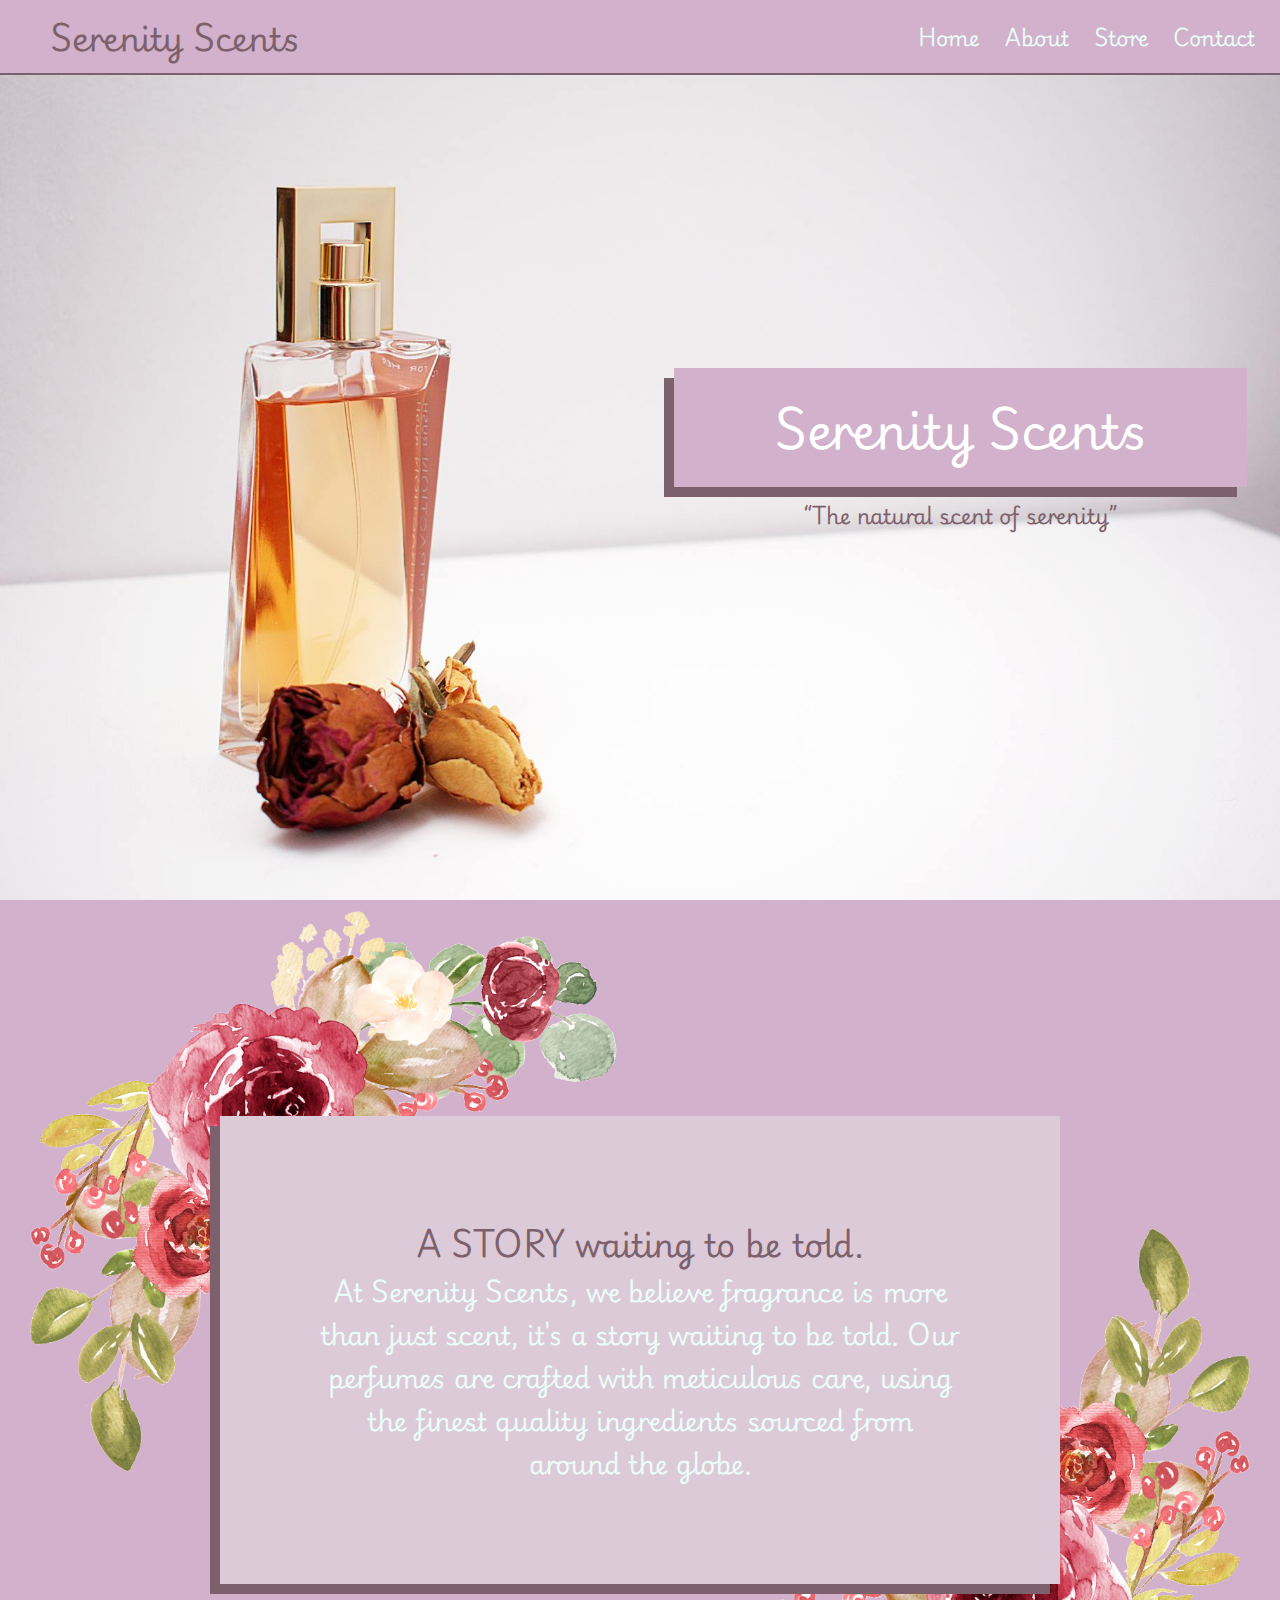
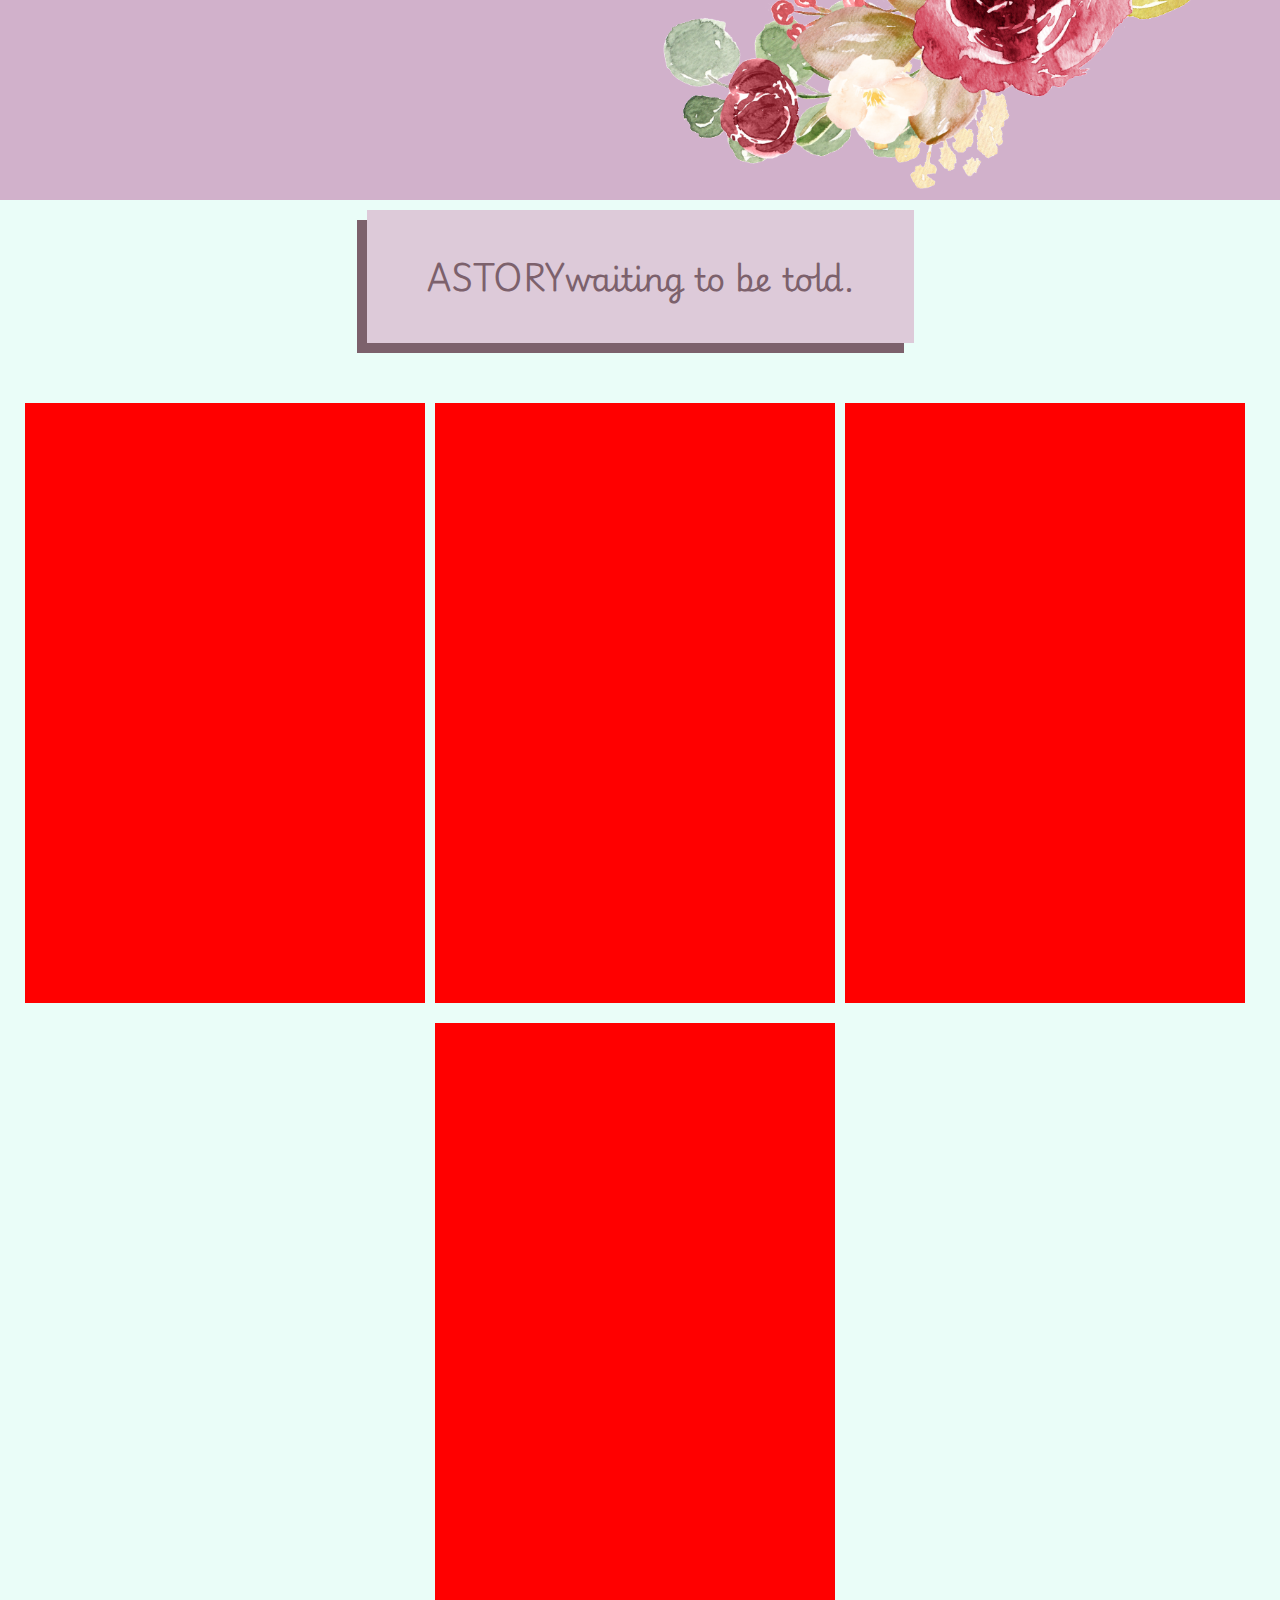
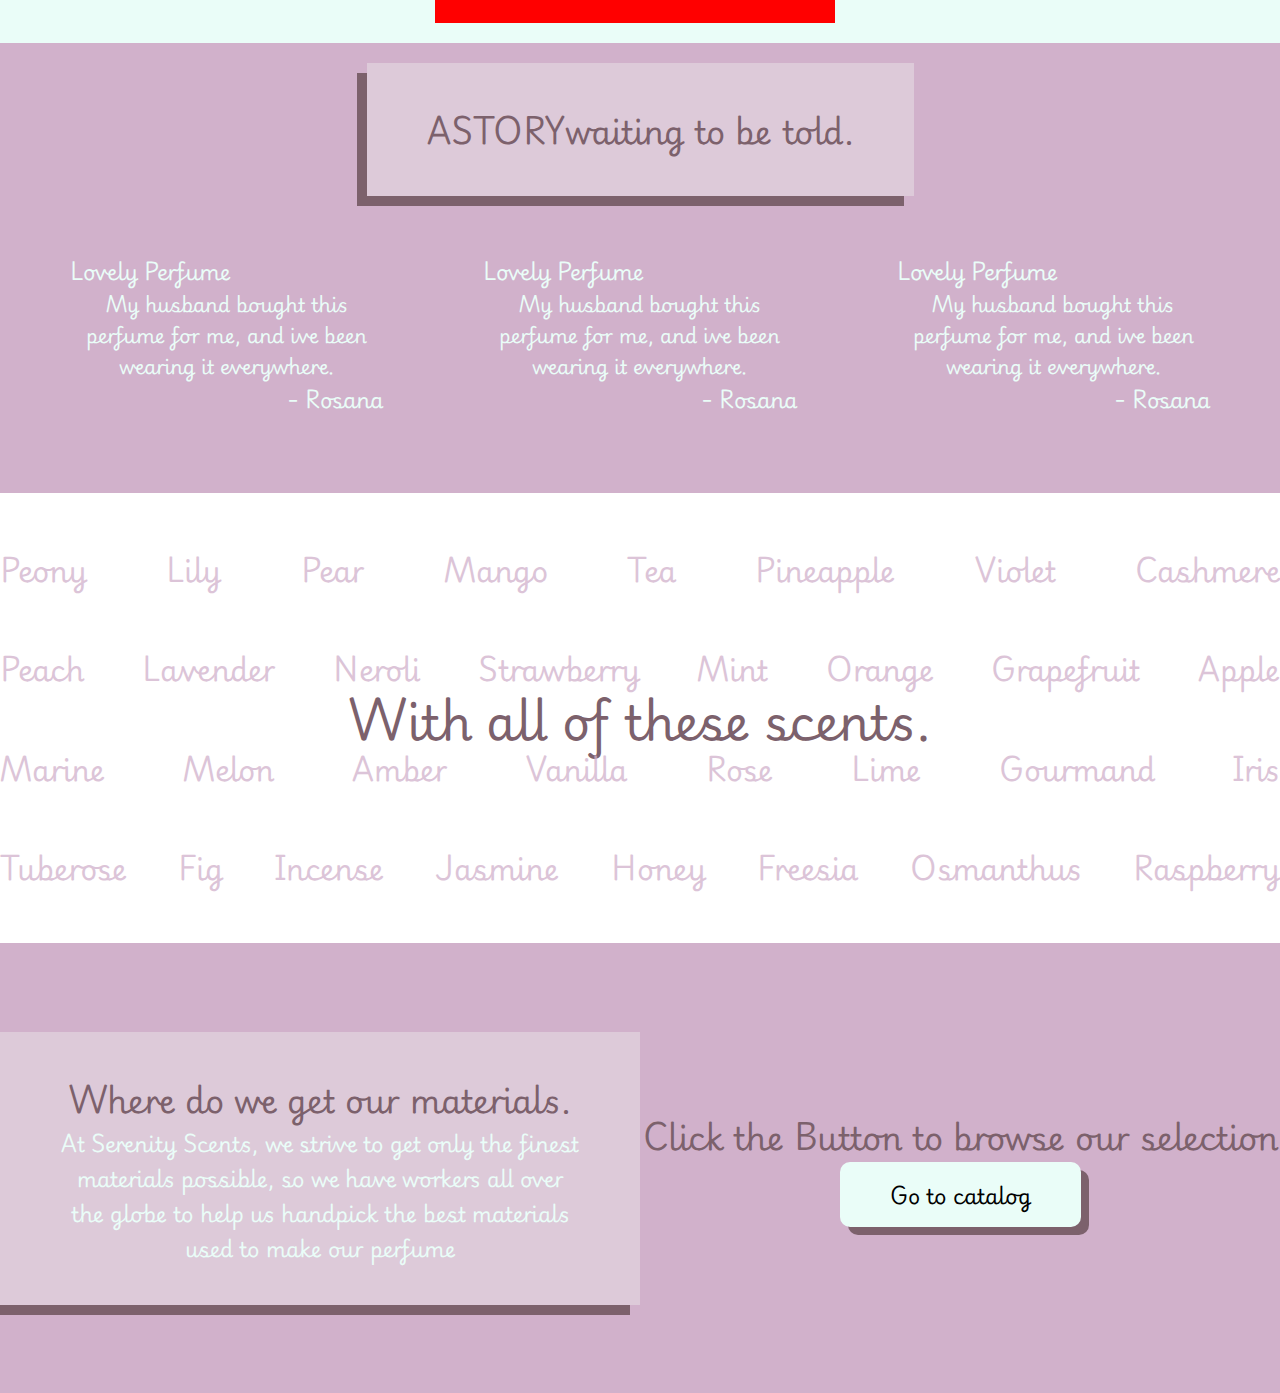
==== commit b3cfe880: "Finished basic nav." ====
--- a/Web1/index.html
+++ b/Web1/index.html
@@ -10,6 +10,21 @@
 </head>
 
 <body>
+
+    <div class="nav">
+        <div class="left">
+            Serenity Scents
+        </div>
+        <div class="right">
+            <a href="./index.html">Home</a>
+            <a href="./pages/about.html">About</a>
+            <a href="./pages/store.html">Store</a>
+            <a href="./pages/contact.html">Contact</a>
+        </div>
+    </div>
+
+
+
     <div class="section">
         <div class="main">
             <div class="about-background">
--- a/Web1/css/index.css
+++ b/Web1/css/index.css
@@ -1,3 +1,5 @@
+
+
 .main {
   width: 100%;
   position: relative;
--- a/Web1/css/root.css
+++ b/Web1/css/root.css
@@ -52,3 +52,38 @@
     font-weight: 800;
 }
 
+.nav{
+    width: 100%;
+    height: 75px;
+    background-color: #D1B1CB;
+    z-index: 999;
+    position: fixed;
+    left: 0;
+    display: flex;
+    top:0;
+    border-bottom: 2px solid #7C616C;
+  }
+  .left{
+    flex: 1;
+    display: flex;
+    justify-content: flex-start;
+    padding: 0 50px;
+    align-items: center;
+    font-size: 2em;
+    color: #7C616C;
+    font-weight: 800;
+  }
+  .right{
+    flex: 1;
+    display: flex;
+    justify-content: end;
+    align-items: center;
+    font-size: 1.3em;
+    
+    
+  }
+  .right > a{
+    margin-right: 25px;
+    text-decoration: none;
+    color:#EAFDF8;
+  }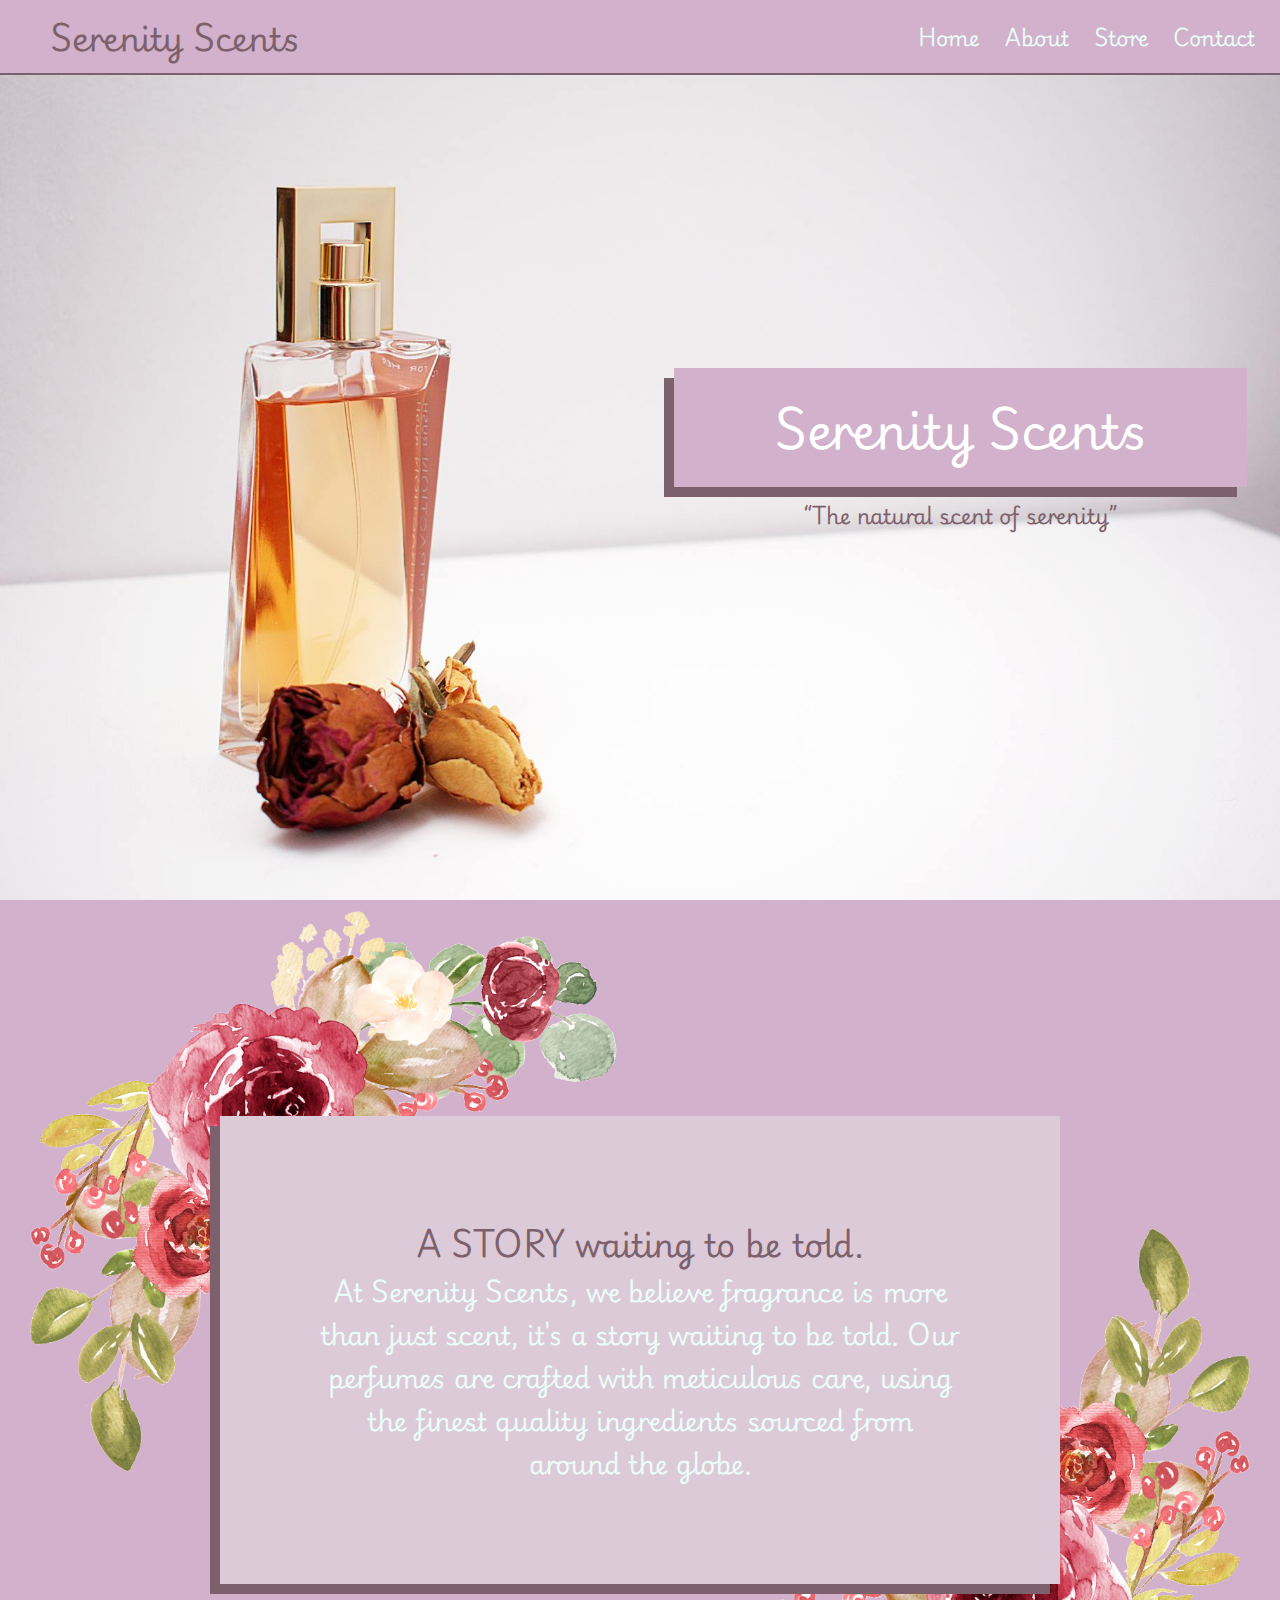
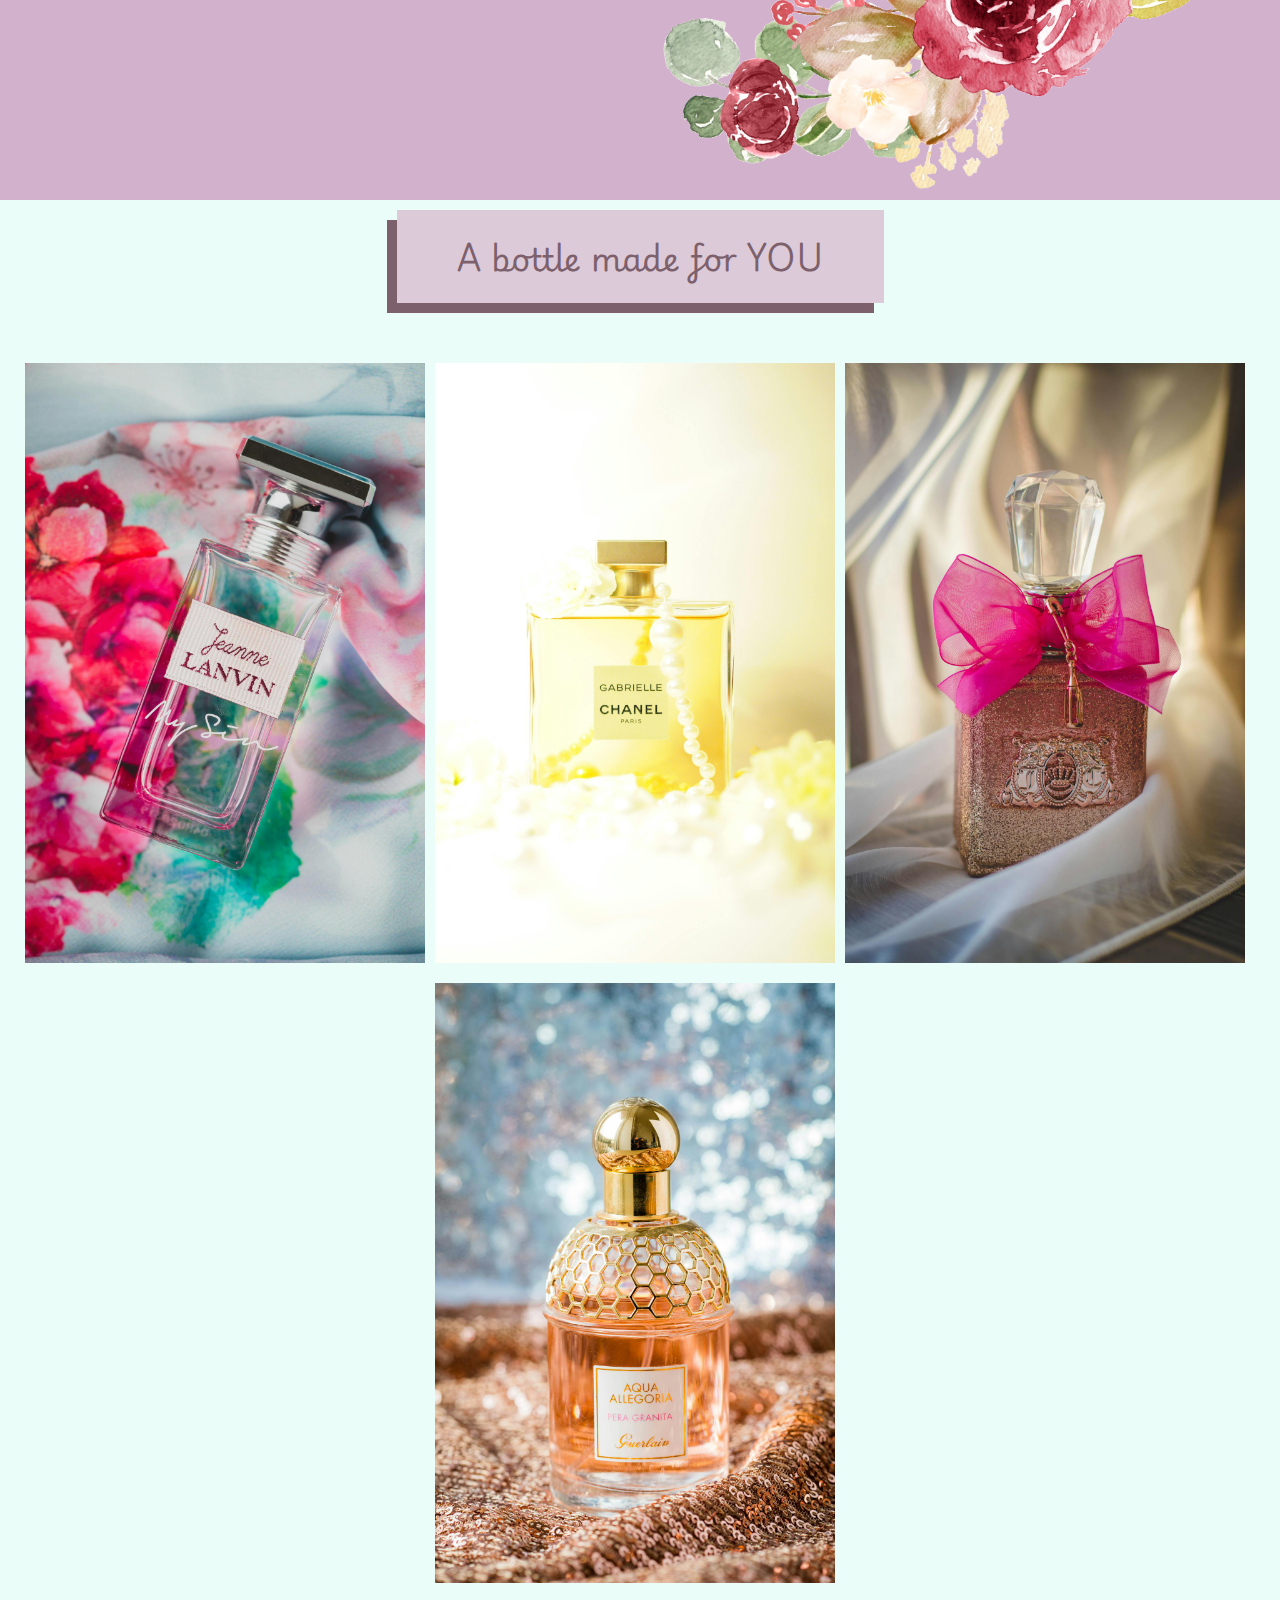
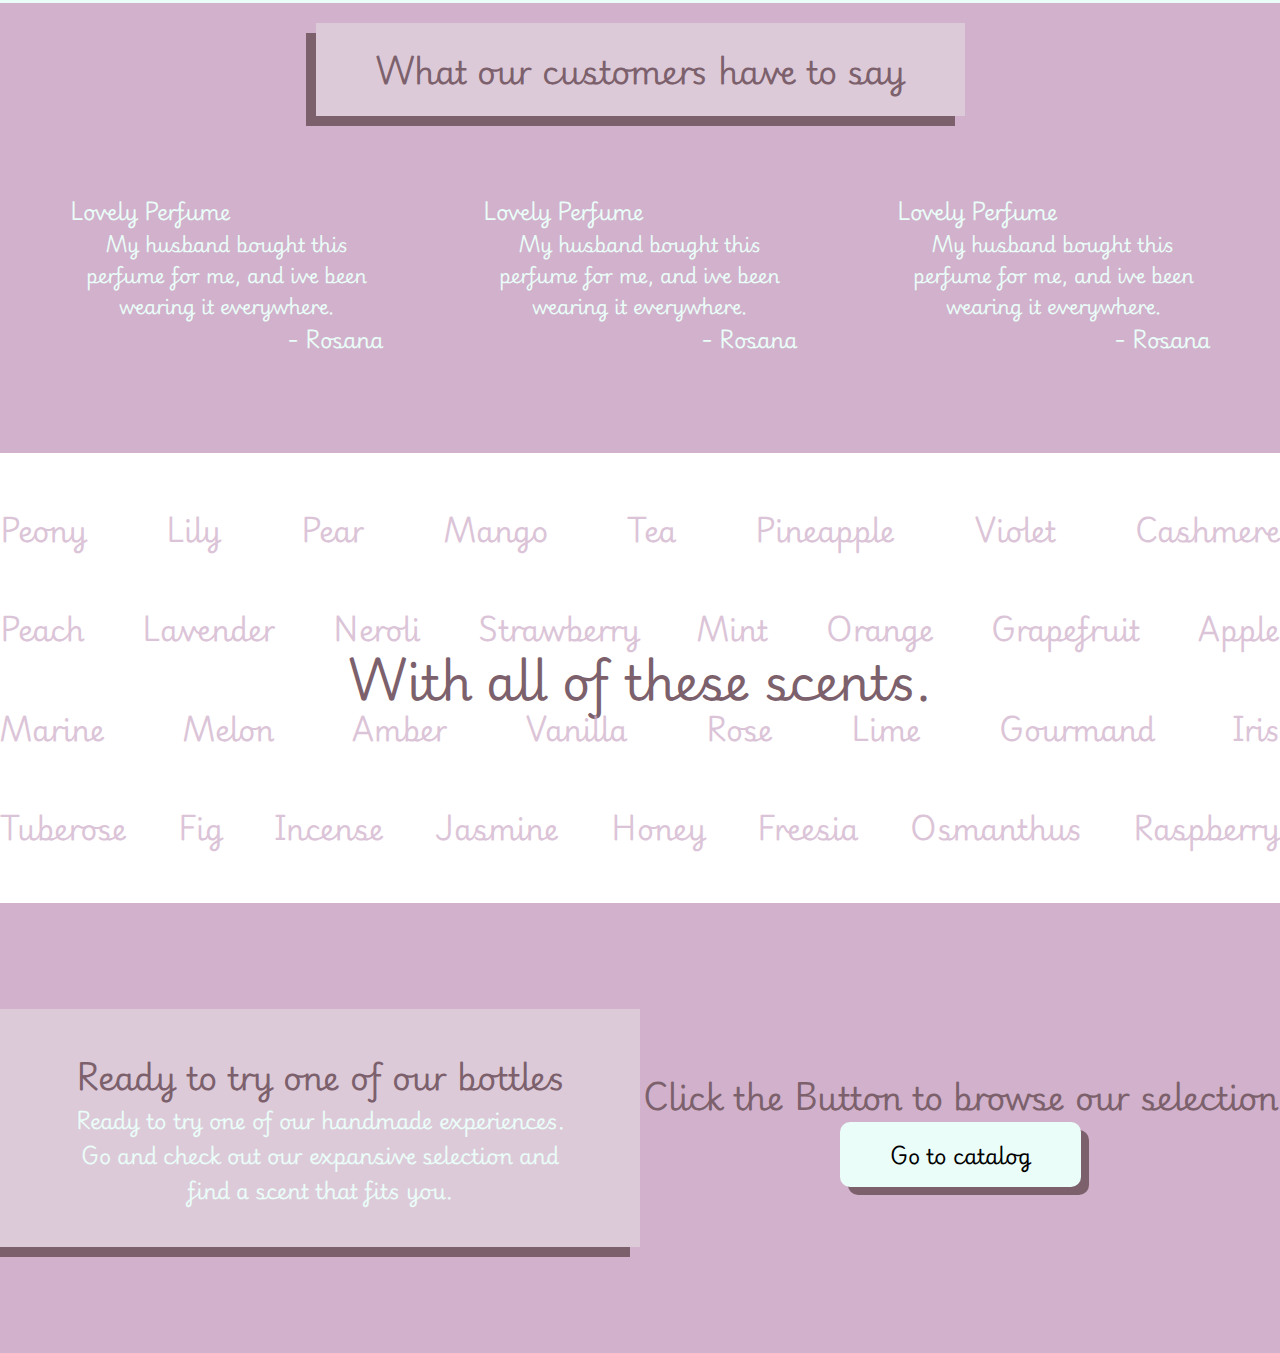
==== commit 7fda7479: "Added js to about, and finished it, need to add optimization for images." ====
--- a/Web1/index.html
+++ b/Web1/index.html
@@ -73,22 +73,28 @@
     <div class="auto-half-section" style="background-color: #EAFDF8;   overflow: hidden;">
         <div class="main-bottle">
             <div class="main-bottle-content">
-                A <b>STORY</b> waiting to be told.
-            </div>
-            <div class="main-bottle-selection">
-                <div class="bottle-card">
+                A bottle made for YOU
+            </div>
+            <div class="main-bottle-selection" >
+                <div class="bottle-card c1">
                     <div class="bottle-inner-card">
                         Adventure
                     </div>
                 </div>
-                <div class="bottle-card">
-
-                </div>
-                <div class="bottle-card">
-
-                </div>
-                <div class="bottle-card">
-
+                <div class="bottle-card c2">
+                    <div class="bottle-inner-card">
+                        Passion
+                    </div>
+                </div>
+                <div class="bottle-card c3">
+                    <div class="bottle-inner-card">
+                        Serenity
+                    </div>
+                </div>
+                <div class="bottle-card c4">
+                    <div class="bottle-inner-card">
+                        blossom 
+                    </div>
                 </div>
             </div>
         </div>
@@ -96,7 +102,7 @@
     <div class="half-section" style="background-color: #D1B1CB;   overflow: hidden;">
         <div class="main-reviews">
             <div class="main-reviews-content">
-                A <b>STORY</b> waiting to be told.
+                What our customers have to say
             </div>
             <div class="main-reviews-messages">
 
@@ -203,12 +209,11 @@
             <div class="main-call-action-left">
                 <div class="main-call-action-content">
                     <div class="main-call-action-text-header">
-                        Where do we get our materials.
+                        Ready to try one of our bottles
                     </div>
                     <div class="main-call-action-text-content">
-                        At Serenity Scents, we strive to get only the 
-                        finest materials possible, so we have workers all over the globe to help us handpick the best materials used to make our perfume
-                        
+                        Ready to try one of our handmade experiences. 
+                        Go and check out our expansive selection and find a scent that fits you. 
                     </div>
                 </div>
             </div>
@@ -216,7 +221,7 @@
                 <div class="main-call-action-text-button-content">
                     Click the <b>Button</b> to browse our selection
                 </div>
-                <div class="main-call-action-button">
+                <div class="main-call-action-button" onclick="window.location.href='./pages/store.html'">
                     Go to catalog
                 </div>
             </div>
--- a/Web1/css/index.css
+++ b/Web1/css/index.css
@@ -136,7 +136,7 @@
 .main-bottle-content{
     font-size: 2em;
     display: flex;
-    padding: 40px 60px;
+    padding: 20px 60px;
     width: fit-content;
     background-color: #DDCAD9;
     color: white;
@@ -162,6 +162,7 @@
     justify-content: center;
     align-content: center;
     flex-wrap: wrap;
+    
     align-items: baseline;
 }
 .bottle-card{
@@ -169,8 +170,25 @@
     height: 600px;
     margin: 10px 10px 10px 0;
     position: relative;
-    background-color: red;
-}
+    background-position: center center;
+    background-size: cover;
+    background-repeat: no-repeat;
+
+}
+
+.c1{
+  background-image: url("../resources/images/homebottle1.jpg");
+}
+.c2{
+  background-image: url("../resources/images/homebottle2.jpg");
+}
+.c3{
+  background-image: url("../resources/images/homebottle3.jpg");
+}
+.c4{
+  background-image: url("../resources/images/homebottle4.jpg");
+}
+
 .bottle-inner-card{
     width: 100%;
     height: 100%;
@@ -201,7 +219,7 @@
 .main-reviews-content{
     font-size: 2em;
     display: flex;
-    padding: 40px 60px;
+    padding: 20px 60px;
     width: fit-content;
     background-color: #DDCAD9;
     color: white;
@@ -342,6 +360,12 @@
     background-color: #EAFDF8;
     border-radius: 10px;
     padding: 15px 50px;
+    border: none;
     cursor: pointer;
     box-shadow: 8px 8px 0px  #7C616C;
-  }+  }
+  .main-call-action-button:active{
+    transform: translate(4px,4px);
+    box-shadow: 4px 4px 0px  #7C616C;
+  }
+ 